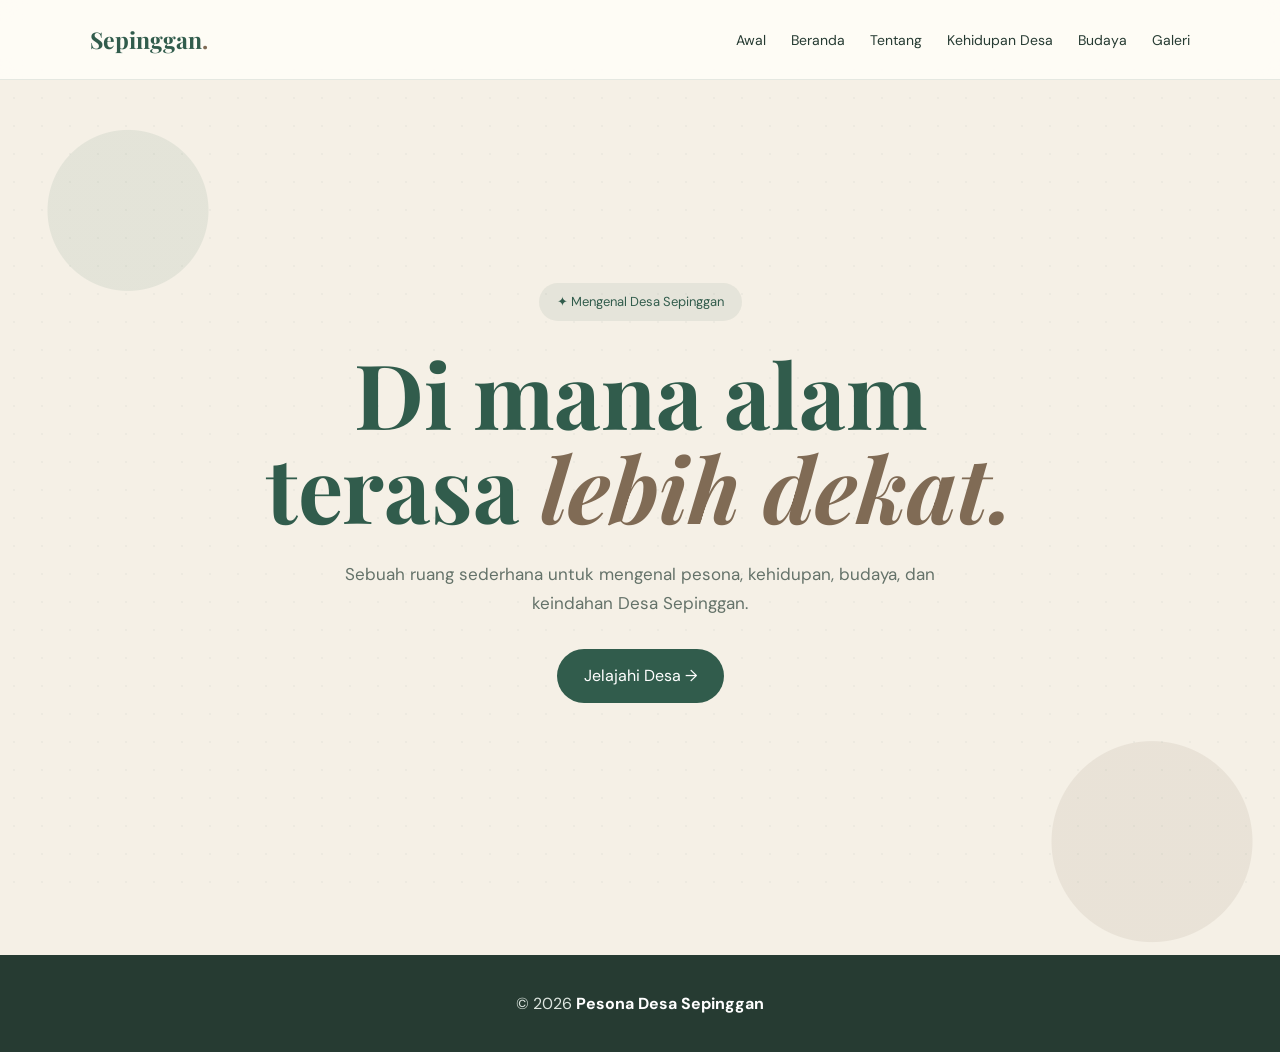
==== index.html @ 455f3be8 "Create index.html" ====
<!DOCTYPE html>
<html lang="id">
<head>
    <meta charset="UTF-8">
    <meta name="viewport" content="width=device-width, initial-scale=1.0">
    <title> Desa Sepinggan </title>
    <link rel="stylesheet" href="style.css">
</head>

<body>

<nav class="navbar">
    <div class="logo">Sepinggan<span>.</span></div>

    <ul class="nav-links">
        <li><a href="index.html">Awal</a></li>
        <li><a href="beranda.html">Beranda</a></li>
        <li><a href="tentang.html">Tentang</a></li>
        <li><a href="kehidupan.html">Kehidupan Desa</a></li>
        <li><a href="budaya.html">Budaya</a></li>
        <li><a href="galeri.html">Galeri</a></li>
    </ul>
</nav>

<section class="landing">

    <div class="landing-content">

        <div class="small-title">
            ✦ Mengenal Desa Sepinggan
        </div>

        <h1>
            Di mana alam<br>
            terasa <span>lebih dekat.</span>
        </h1>

        <p>
            Sebuah ruang sederhana untuk mengenal pesona,
            kehidupan, budaya, dan keindahan Desa Sepinggan.
        </p>

        <a href="beranda.html" class="button">
            Jelajahi Desa →
        </a>

    </div>

</section>

<footer>
    <p>© 2026 <strong>Pesona Desa Sepinggan</strong></p>
</footer>

</body>
          </html>
---- style.css ----
@import url('https://fonts.googleapis.com/css2?family=DM+Sans:wght@400;500;600;700&family=Playfair+Display:wght@500;600;700&display=swap');

* {
    margin: 0;
    padding: 0;
    box-sizing: border-box;
}

:root {
    --hijau: #315c4c;
    --hijau-muda: #668b78;
    --krem: #f5f0e6;
    --putih: #fffdf8;
    --cokelat: #806b55;
    --gelap: #263b32;
}

body {
    font-family: 'DM Sans', sans-serif;
    color: var(--gelap);
    background:
        radial-gradient(circle at 10% 20%, rgba(102,139,120,.12) 0 80px, transparent 81px),
        radial-gradient(circle at 90% 80%, rgba(128,107,85,.10) 0 100px, transparent 101px),
        var(--krem);
    line-height: 1.7;
}

/* pola dekorasi */
body::before {
    content: "";
    position: fixed;
    inset: 0;
    pointer-events: none;
    opacity: .25;
    background-image:
        radial-gradient(circle, rgba(49,92,76,.15) 1px, transparent 1px);
    background-size: 28px 28px;
    z-index: -1;
}

h1, h2, h3 {
    font-family: 'Playfair Display', serif;
}

a {
    text-decoration: none;
    color: inherit;
}

/* NAVBAR */
.navbar {
    width: 100%;
    padding: 20px 7%;
    display: flex;
    justify-content: space-between;
    align-items: center;
    background: rgba(255,253,248,.88);
    backdrop-filter: blur(12px);
    position: sticky;
    top: 0;
    z-index: 100;
    border-bottom: 1px solid rgba(49,92,76,.12);
}

.logo {
    font-family: 'Playfair Display', serif;
    font-size: 23px;
    font-weight: 700;
    color: var(--hijau);
}

.logo span {
    color: var(--cokelat);
}

.nav-links {
    display: flex;
    gap: 25px;
    list-style: none;
}

.nav-links a {
    font-size: 14px;
    color: var(--gelap);
    transition: .3s;
}

.nav-links a:hover {
    color: var(--hijau-muda);
}

/* LANDING */
.landing {
    min-height: calc(100vh - 75px);
    display: flex;
    align-items: center;
    justify-content: center;
    text-align: center;
    padding: 50px 7%;
    position: relative;
    overflow: hidden;
}

.landing-content {
    max-width: 850px;
}

.small-title {
    display: inline-block;
    color: var(--hijau);
    background: rgba(49,92,76,.08);
    padding: 8px 18px;
    border-radius: 50px;
    font-size: 13px;
    margin-bottom: 25px;
}

.landing h1 {
    font-size: clamp(48px, 8vw, 90px);
    line-height: 1.05;
    color: var(--hijau);
    margin-bottom: 25px;
}

.landing h1 span {
    color: var(--cokelat);
    font-style: italic;
}

.landing p {
    max-width: 650px;
    margin: auto;
    color: #647269;
    font-size: 17px;
}

.button {
    display: inline-block;
    margin-top: 32px;
    padding: 13px 27px;
    background: var(--hijau);
    color: white;
    border-radius: 50px;
    transition: .3s;
}

.button:hover {
    transform: translateY(-3px);
    background: var(--gelap);
}

/* HERO HALAMAN */
.page-hero {
    padding: 90px 7% 70px;
    text-align: center;
    background:
        linear-gradient(135deg, rgba(49,92,76,.10), rgba(245,240,230,.7));
}

.page-hero h1 {
    font-size: clamp(40px, 6vw, 65px);
    color: var(--hijau);
}

.page-hero p {
    max-width: 650px;
    margin: 15px auto 0;
    color: #68746d;
}

/* CONTENT */
.container {
    max-width: 1100px;
    margin: auto;
    padding: 70px 7%;
}

.section-title {
    text-align: center;
    margin-bottom: 45px;
}

.section-title h2 {
    font-size: 38px;
    color: var(--hijau);
}

.section-title p {
    color: #68746d;
}

/* CARD */
.cards {
    display: grid;
    grid-template-columns: repeat(3, 1fr);
    gap: 22px;
}

.card {
    background: rgba(255,253,248,.8);
    border: 1px solid rgba(49,92,76,.12);
    border-radius: 24px;
    padding: 30px;
    transition: .3s;
}

.card:hover {
    transform: translateY(-6px);
    box-shadow: 0 15px 35px rgba(49,92,76,.10);
}

.card-icon {
    font-size: 35px;
    margin-bottom: 15px;
}

.card h3 {
    color: var(--hijau);
    margin-bottom: 10px;
    font-size: 24px;
}

.card p {
    color: #68746d;
    font-size: 14px;
}

/* INFO */
.info-box {
    background: var(--hijau);
    color: white;
    padding: 45px;
    border-radius: 30px;
    margin-top: 30px;
}

.info-box h2 {
    font-size: 34px;
    margin-bottom: 15px;
}

.info-box p {
    color: #e8eee9;
}

/* GALERI TANPA FOTO */
.gallery {
    display: grid;
    grid-template-columns: repeat(3, 1fr);
    gap: 18px;
}

.gallery-item {
    min-height: 230px;
    border-radius: 25px;
    display: flex;
    align-items: center;
    justify-content: center;
    text-align: center;
    padding: 20px;
    background:
        linear-gradient(145deg, rgba(49,92,76,.18), rgba(128,107,85,.18));
    border: 1px dashed rgba(49,92,76,.35);
    color: var(--hijau);
}

.gallery-item span {
    font-size: 14px;
}

/* FOOTER */
footer {
    text-align: center;
    padding: 35px 7%;
    background: var(--gelap);
    color: #dce5df;
    margin-top: 50px;
}

footer strong {
    color: white;
}

/* RESPONSIVE HP */
@media (max-width: 800px) {
    .navbar {
        padding: 17px 5%;
        flex-direction: column;
        gap: 12px;
    }

    .nav-links {
        gap: 12px;
        flex-wrap: wrap;
        justify-content: center;
    }

    .nav-links a {
        font-size: 12px;
    }

    .cards,
    .gallery {
        grid-template-columns: 1fr;
    }

    .landing {
        min-height: 80vh;
    }

    .landing h1 {
        font-size: 48px;
    }

    .container {
        padding: 55px 6%;
    }

    .info-box {
        padding: 30px;
    }
      }
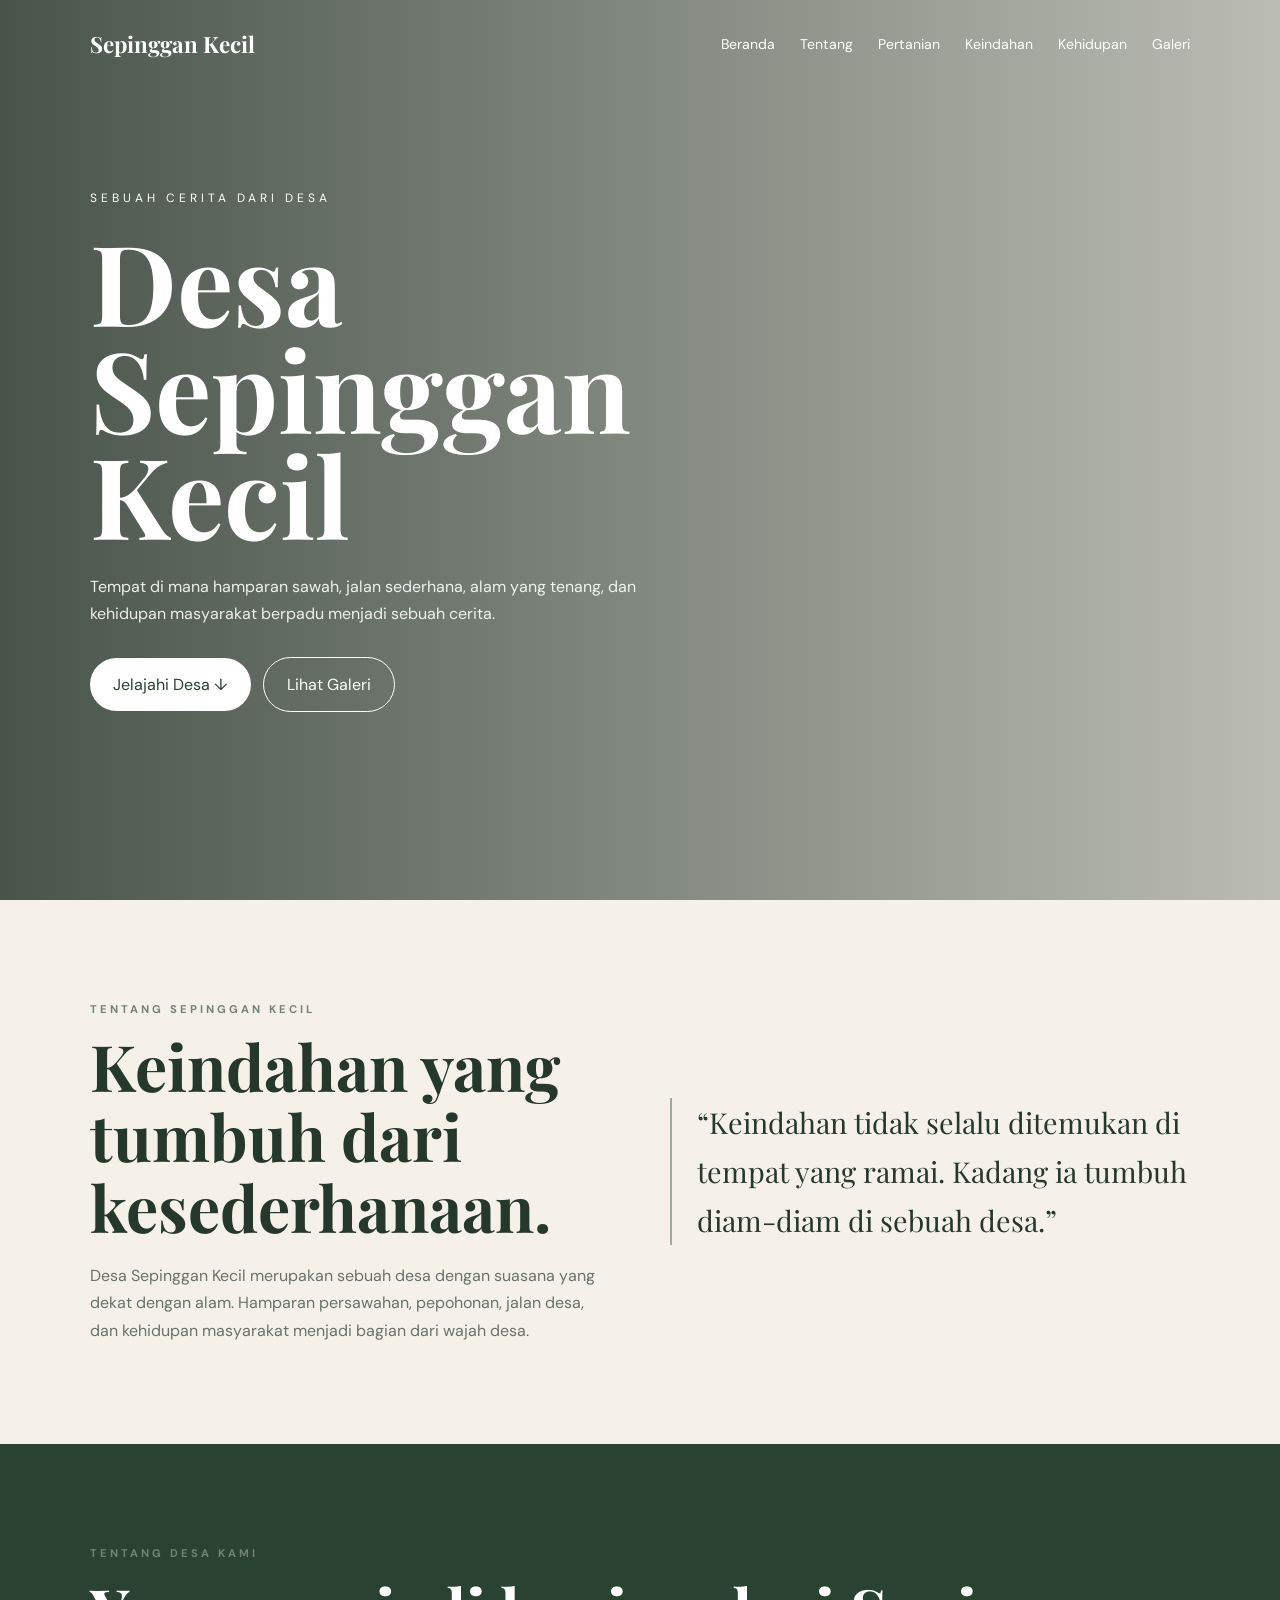
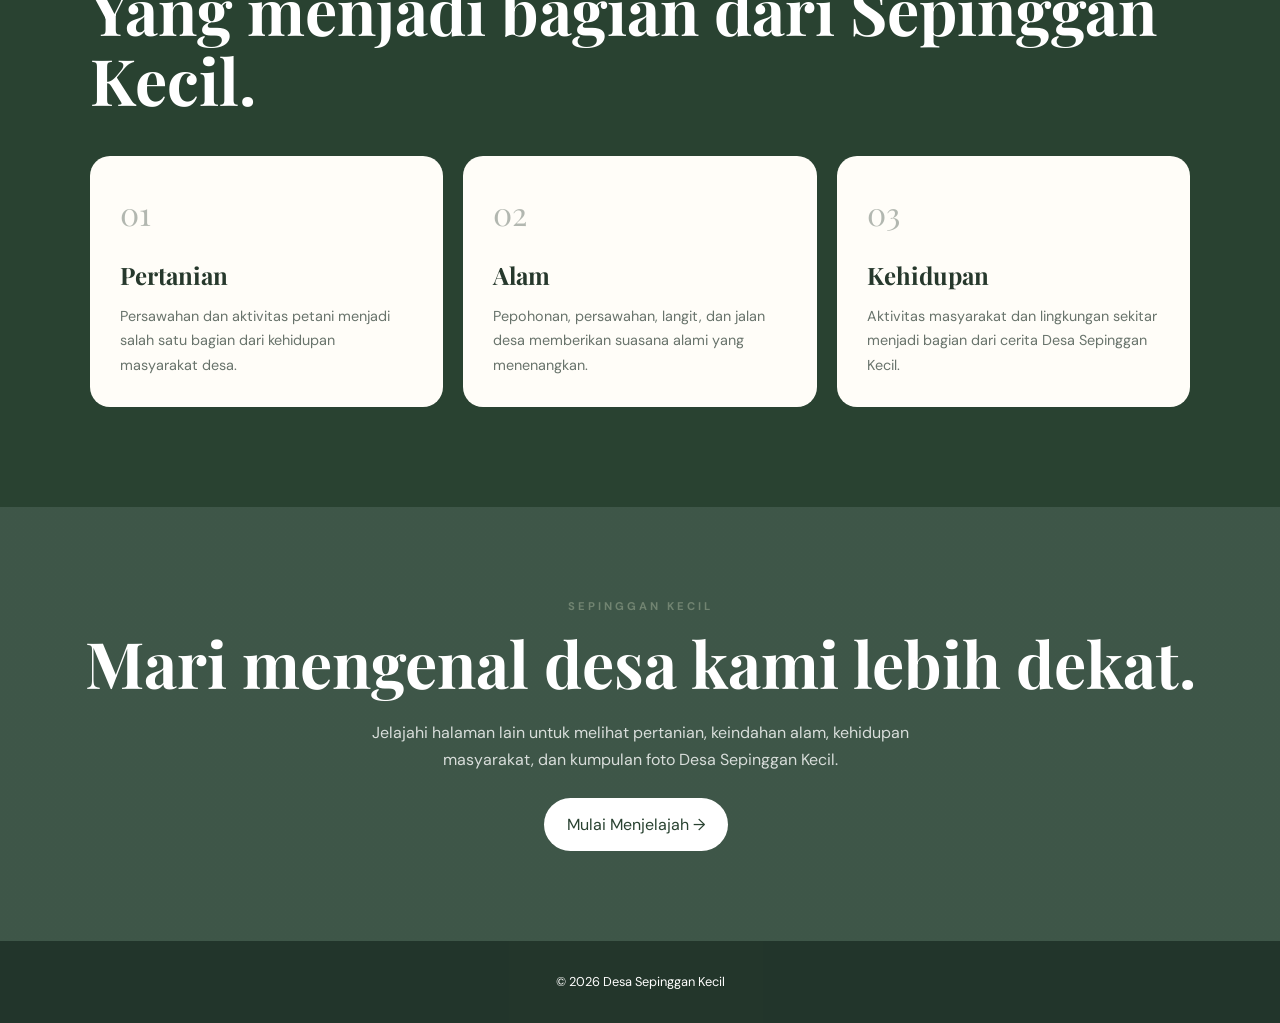
==== commit a5b3972a: "Update index.html" ====
--- a/index.html
+++ b/index.html
@@ -1,56 +1,222 @@
 <!DOCTYPE html>
 <html lang="id">
+
 <head>
     <meta charset="UTF-8">
     <meta name="viewport" content="width=device-width, initial-scale=1.0">
-    <title> Desa Sepinggan </title>
+
+    <title>Desa Sepinggan Kecil</title>
+
     <link rel="stylesheet" href="style.css">
 </head>
 
 <body>
 
 <nav class="navbar">
-    <div class="logo">Sepinggan<span>.</span></div>
+
+    <div class="logo">
+        Sepinggan Kecil
+    </div>
 
     <ul class="nav-links">
-        <li><a href="index.html">Awal</a></li>
-        <li><a href="beranda.html">Beranda</a></li>
+        <li><a href="index.html">Beranda</a></li>
         <li><a href="tentang.html">Tentang</a></li>
-        <li><a href="kehidupan.html">Kehidupan Desa</a></li>
-        <li><a href="budaya.html">Budaya</a></li>
+        <li><a href="pertanian.html">Pertanian</a></li>
+        <li><a href="keindahan.html">Keindahan</a></li>
+        <li><a href="kehidupan.html">Kehidupan</a></li>
         <li><a href="galeri.html">Galeri</a></li>
     </ul>
+
 </nav>
 
-<section class="landing">
-
-    <div class="landing-content">
-
-        <div class="small-title">
-            ✦ Mengenal Desa Sepinggan
+
+<header class="hero">
+
+    <div class="hero-content">
+
+        <div class="eyebrow">
+            Sebuah cerita dari desa
         </div>
 
         <h1>
-            Di mana alam<br>
-            terasa <span>lebih dekat.</span>
+            Desa<br>
+            Sepinggan<br>
+            Kecil
         </h1>
 
         <p>
-            Sebuah ruang sederhana untuk mengenal pesona,
-            kehidupan, budaya, dan keindahan Desa Sepinggan.
+            Tempat di mana hamparan sawah, jalan sederhana,
+            alam yang tenang, dan kehidupan masyarakat
+            berpadu menjadi sebuah cerita.
         </p>
 
-        <a href="beranda.html" class="button">
-            Jelajahi Desa →
+        <a href="#tentang" class="btn btn-light">
+            Jelajahi Desa ↓
         </a>
 
+        <a href="galeri.html" class="btn btn-outline">
+            Lihat Galeri
+        </a>
+
+    </div>
+
+</header>
+
+
+<section class="section" id="tentang">
+
+    <div class="container intro">
+
+        <div>
+
+            <div class="label">
+                Tentang Sepinggan Kecil
+            </div>
+
+            <h2>
+                Keindahan yang tumbuh
+                dari kesederhanaan.
+            </h2>
+
+            <p class="text">
+
+                Desa Sepinggan Kecil merupakan sebuah
+                desa dengan suasana yang dekat dengan
+                alam. Hamparan persawahan, pepohonan,
+                jalan desa, dan kehidupan masyarakat
+                menjadi bagian dari wajah desa.
+
+            </p>
+
+        </div>
+
+        <div class="quote">
+
+            “Keindahan tidak selalu
+            ditemukan di tempat yang ramai.
+            Kadang ia tumbuh diam-diam
+            di sebuah desa.”
+
+        </div>
+
     </div>
 
 </section>
 
+
+<section class="section dark">
+
+    <div class="container">
+
+        <div class="label">
+            Tentang desa kami
+        </div>
+
+        <h2>
+            Yang menjadi bagian
+            dari Sepinggan Kecil.
+        </h2>
+
+
+        <div class="cards">
+
+            <div class="card">
+
+                <div class="card-number">
+                    01
+                </div>
+
+                <h3>
+                    Pertanian
+                </h3>
+
+                <p>
+                    Persawahan dan aktivitas petani
+                    menjadi salah satu bagian dari
+                    kehidupan masyarakat desa.
+                </p>
+
+            </div>
+
+
+            <div class="card">
+
+                <div class="card-number">
+                    02
+                </div>
+
+                <h3>
+                    Alam
+                </h3>
+
+                <p>
+                    Pepohonan, persawahan, langit,
+                    dan jalan desa memberikan
+                    suasana alami yang menenangkan.
+                </p>
+
+            </div>
+
+
+            <div class="card">
+
+                <div class="card-number">
+                    03
+                </div>
+
+                <h3>
+                    Kehidupan
+                </h3>
+
+                <p>
+                    Aktivitas masyarakat dan lingkungan
+                    sekitar menjadi bagian dari cerita
+                    Desa Sepinggan Kecil.
+                </p>
+
+            </div>
+
+        </div>
+
+    </div>
+
+</section>
+
+
+<section class="cta">
+
+    <div class="container">
+
+        <div class="label">
+            Sepinggan Kecil
+        </div>
+
+        <h2>
+            Mari mengenal desa kami
+            lebih dekat.
+        </h2>
+
+        <p>
+            Jelajahi halaman lain untuk melihat
+            pertanian, keindahan alam, kehidupan
+            masyarakat, dan kumpulan foto Desa
+            Sepinggan Kecil.
+        </p>
+
+        <a href="tentang.html" class="btn btn-light">
+            Mulai Menjelajah →
+        </a>
+
+    </div>
+
+</section>
+
+
 <footer>
-    <p>© 2026 <strong>Pesona Desa Sepinggan</strong></p>
+
+    © 2026 Desa Sepinggan Kecil
+
 </footer>
 
 </body>
-          </html>
+                    </html>
--- a/style.css
+++ b/style.css
@@ -6,40 +6,15 @@
     box-sizing: border-box;
 }
 
-:root {
-    --hijau: #315c4c;
-    --hijau-muda: #668b78;
-    --krem: #f5f0e6;
-    --putih: #fffdf8;
-    --cokelat: #806b55;
-    --gelap: #263b32;
+html {
+    scroll-behavior: smooth;
 }
 
 body {
     font-family: 'DM Sans', sans-serif;
-    color: var(--gelap);
-    background:
-        radial-gradient(circle at 10% 20%, rgba(102,139,120,.12) 0 80px, transparent 81px),
-        radial-gradient(circle at 90% 80%, rgba(128,107,85,.10) 0 100px, transparent 101px),
-        var(--krem);
+    background: #f5f1e8;
+    color: #26382c;
     line-height: 1.7;
-}
-
-/* pola dekorasi */
-body::before {
-    content: "";
-    position: fixed;
-    inset: 0;
-    pointer-events: none;
-    opacity: .25;
-    background-image:
-        radial-gradient(circle, rgba(49,92,76,.15) 1px, transparent 1px);
-    background-size: 28px 28px;
-    z-index: -1;
-}
-
-h1, h2, h3 {
-    font-family: 'Playfair Display', serif;
 }
 
 a {
@@ -47,30 +22,30 @@
     color: inherit;
 }
 
+img {
+    width: 100%;
+    display: block;
+    object-fit: cover;
+}
+
 /* NAVBAR */
+
 .navbar {
+    position: absolute;
     width: 100%;
-    padding: 20px 7%;
+    top: 0;
+    z-index: 10;
+    padding: 25px 7%;
     display: flex;
     justify-content: space-between;
     align-items: center;
-    background: rgba(255,253,248,.88);
-    backdrop-filter: blur(12px);
-    position: sticky;
-    top: 0;
-    z-index: 100;
-    border-bottom: 1px solid rgba(49,92,76,.12);
+    color: white;
 }
 
 .logo {
     font-family: 'Playfair Display', serif;
-    font-size: 23px;
+    font-size: 1.4rem;
     font-weight: 700;
-    color: var(--hijau);
-}
-
-.logo span {
-    color: var(--cokelat);
 }
 
 .nav-links {
@@ -80,243 +55,324 @@
 }
 
 .nav-links a {
-    font-size: 14px;
-    color: var(--gelap);
+    font-size: 0.88rem;
     transition: .3s;
 }
 
 .nav-links a:hover {
-    color: var(--hijau-muda);
-}
-
-/* LANDING */
-.landing {
-    min-height: calc(100vh - 75px);
+    opacity: .6;
+}
+
+/* HERO */
+
+.hero {
+    min-height: 100vh;
     display: flex;
     align-items: center;
-    justify-content: center;
-    text-align: center;
-    padding: 50px 7%;
     position: relative;
-    overflow: hidden;
-}
-
-.landing-content {
-    max-width: 850px;
-}
-
-.small-title {
+
+    background:
+        linear-gradient(
+            90deg,
+            rgba(14, 31, 21, .75),
+            rgba(14, 31, 21, .25)
+        ),
+        url("images/hero.jpg") center/cover no-repeat;
+}
+
+.hero-content {
+    width: 85%;
+    max-width: 800px;
+    margin-left: 7%;
+    color: white;
+    position: relative;
+    z-index: 2;
+}
+
+.eyebrow {
+    text-transform: uppercase;
+    letter-spacing: 4px;
+    font-size: .75rem;
+    margin-bottom: 20px;
+}
+
+.hero h1 {
+    font-family: 'Playfair Display', serif;
+    font-size: clamp(3.5rem, 9vw, 7rem);
+    line-height: .95;
+    margin-bottom: 25px;
+}
+
+.hero p {
+    max-width: 600px;
+    font-size: 1rem;
+    opacity: .9;
+    margin-bottom: 30px;
+}
+
+.btn {
     display: inline-block;
-    color: var(--hijau);
-    background: rgba(49,92,76,.08);
-    padding: 8px 18px;
-    border-radius: 50px;
-    font-size: 13px;
-    margin-bottom: 25px;
-}
-
-.landing h1 {
-    font-size: clamp(48px, 8vw, 90px);
-    line-height: 1.05;
-    color: var(--hijau);
-    margin-bottom: 25px;
-}
-
-.landing h1 span {
-    color: var(--cokelat);
-    font-style: italic;
-}
-
-.landing p {
+    padding: 13px 23px;
+    border-radius: 30px;
+    margin-right: 8px;
+    transition: .3s;
+}
+
+.btn-light {
+    background: white;
+    color: #294231;
+}
+
+.btn-outline {
+    color: white;
+    border: 1px solid white;
+}
+
+.btn:hover {
+    transform: translateY(-3px);
+}
+
+/* SECTION */
+
+.section {
+    padding: 100px 7%;
+}
+
+.container {
+    width: 100%;
+    max-width: 1150px;
+    margin: auto;
+}
+
+.label {
+    color: #718471;
+    text-transform: uppercase;
+    letter-spacing: 3px;
+    font-size: .7rem;
+    font-weight: 700;
+    margin-bottom: 12px;
+}
+
+h2 {
+    font-family: 'Playfair Display', serif;
+    font-size: clamp(2.2rem, 5vw, 4rem);
+    line-height: 1.1;
+    margin-bottom: 20px;
+}
+
+.text {
+    color: #66736a;
     max-width: 650px;
-    margin: auto;
-    color: #647269;
-    font-size: 17px;
-}
-
-.button {
-    display: inline-block;
-    margin-top: 32px;
-    padding: 13px 27px;
-    background: var(--hijau);
-    color: white;
-    border-radius: 50px;
-    transition: .3s;
-}
-
-.button:hover {
-    transform: translateY(-3px);
-    background: var(--gelap);
-}
-
-/* HERO HALAMAN */
-.page-hero {
-    padding: 90px 7% 70px;
-    text-align: center;
-    background:
-        linear-gradient(135deg, rgba(49,92,76,.10), rgba(245,240,230,.7));
-}
-
-.page-hero h1 {
-    font-size: clamp(40px, 6vw, 65px);
-    color: var(--hijau);
-}
-
-.page-hero p {
-    max-width: 650px;
-    margin: 15px auto 0;
-    color: #68746d;
-}
-
-/* CONTENT */
-.container {
-    max-width: 1100px;
-    margin: auto;
-    padding: 70px 7%;
-}
-
-.section-title {
-    text-align: center;
-    margin-bottom: 45px;
-}
-
-.section-title h2 {
-    font-size: 38px;
-    color: var(--hijau);
-}
-
-.section-title p {
-    color: #68746d;
-}
-
-/* CARD */
+}
+
+/* INTRO */
+
+.intro {
+    display: grid;
+    grid-template-columns: 1fr 1fr;
+    gap: 60px;
+    align-items: center;
+}
+
+.quote {
+    font-family: 'Playfair Display', serif;
+    font-size: 1.8rem;
+    border-left: 2px solid #9bac99;
+    padding-left: 25px;
+}
+
+/* CARDS */
+
+.dark {
+    background: #294231;
+    color: white;
+}
+
 .cards {
     display: grid;
     grid-template-columns: repeat(3, 1fr);
-    gap: 22px;
+    gap: 20px;
+    margin-top: 40px;
 }
 
 .card {
-    background: rgba(255,253,248,.8);
-    border: 1px solid rgba(49,92,76,.12);
-    border-radius: 24px;
+    background: #fffdf8;
+    color: #26382c;
     padding: 30px;
+    border-radius: 20px;
     transition: .3s;
 }
 
 .card:hover {
-    transform: translateY(-6px);
-    box-shadow: 0 15px 35px rgba(49,92,76,.10);
-}
-
-.card-icon {
-    font-size: 35px;
-    margin-bottom: 15px;
+    transform: translateY(-7px);
+}
+
+.card-number {
+    font-family: 'Playfair Display', serif;
+    font-size: 2rem;
+    opacity: .35;
 }
 
 .card h3 {
-    color: var(--hijau);
-    margin-bottom: 10px;
-    font-size: 24px;
+    font-family: 'Playfair Display', serif;
+    font-size: 1.5rem;
+    margin: 15px 0 8px;
 }
 
 .card p {
-    color: #68746d;
-    font-size: 14px;
-}
-
-/* INFO */
-.info-box {
-    background: var(--hijau);
-    color: white;
-    padding: 45px;
-    border-radius: 30px;
-    margin-top: 30px;
-}
-
-.info-box h2 {
-    font-size: 34px;
-    margin-bottom: 15px;
-}
-
-.info-box p {
-    color: #e8eee9;
-}
-
-/* GALERI TANPA FOTO */
+    color: #68736b;
+    font-size: .9rem;
+}
+
+/* IMAGE + TEXT */
+
+.feature {
+    display: grid;
+    grid-template-columns: 1fr 1fr;
+    gap: 60px;
+    align-items: center;
+}
+
+.feature img {
+    height: 500px;
+    border-radius: 5px 70px 5px 5px;
+}
+
+.feature-list {
+    margin-top: 25px;
+}
+
+.feature-list div {
+    border-top: 1px solid #d5d2c8;
+    padding: 15px 0;
+}
+
+.feature-list strong {
+    display: block;
+}
+
+/* PAGE HERO */
+
+.page-hero {
+    min-height: 55vh;
+    display: flex;
+    align-items: flex-end;
+    padding: 70px 7%;
+    position: relative;
+    color: white;
+
+    background:
+        linear-gradient(
+            0deg,
+            rgba(15, 31, 21, .75),
+            rgba(15, 31, 21, .15)
+        ),
+        var(--background) center/cover no-repeat;
+}
+
+.page-hero h1 {
+    font-family: 'Playfair Display', serif;
+    font-size: clamp(3rem, 7vw, 5.5rem);
+    line-height: 1;
+}
+
+/* GALLERY */
+
 .gallery {
     display: grid;
     grid-template-columns: repeat(3, 1fr);
-    gap: 18px;
-}
-
-.gallery-item {
-    min-height: 230px;
-    border-radius: 25px;
-    display: flex;
-    align-items: center;
-    justify-content: center;
+    gap: 15px;
+}
+
+.gallery img {
+    height: 280px;
+    border-radius: 12px;
+    transition: .3s;
+}
+
+.gallery img:hover {
+    transform: scale(1.02);
+}
+
+.gallery .large {
+    grid-column: span 2;
+}
+
+.gallery .tall {
+    height: 575px;
+}
+
+/* CTA */
+
+.cta {
+    background:
+        linear-gradient(
+            rgba(30, 59, 44, .85),
+            rgba(30, 59, 44, .85)
+        ),
+        url("images/sawah-senja.jpg") center/cover;
+
+    color: white;
     text-align: center;
-    padding: 20px;
-    background:
-        linear-gradient(145deg, rgba(49,92,76,.18), rgba(128,107,85,.18));
-    border: 1px dashed rgba(49,92,76,.35);
-    color: var(--hijau);
-}
-
-.gallery-item span {
-    font-size: 14px;
+    padding: 90px 20px;
+}
+
+.cta p {
+    max-width: 600px;
+    margin: 0 auto 25px;
+    opacity: .8;
 }
 
 /* FOOTER */
+
 footer {
+    background: #182c21;
+    color: white;
     text-align: center;
-    padding: 35px 7%;
-    background: var(--gelap);
-    color: #dce5df;
-    margin-top: 50px;
-}
-
-footer strong {
-    color: white;
-}
-
-/* RESPONSIVE HP */
+    padding: 30px 20px;
+    font-size: .8rem;
+    opacity: .95;
+}
+
+/* MOBILE */
+
 @media (max-width: 800px) {
-    .navbar {
-        padding: 17px 5%;
-        flex-direction: column;
-        gap: 12px;
-    }
 
     .nav-links {
-        gap: 12px;
-        flex-wrap: wrap;
-        justify-content: center;
-    }
-
-    .nav-links a {
-        font-size: 12px;
-    }
-
-    .cards,
+        display: none;
+    }
+
+    .hero-content {
+        margin-left: 6%;
+    }
+
+    .hero h1 {
+        font-size: 3.6rem;
+    }
+
+    .intro,
+    .feature {
+        grid-template-columns: 1fr;
+        gap: 35px;
+    }
+
+    .cards {
+        grid-template-columns: 1fr;
+    }
+
     .gallery {
-        grid-template-columns: 1fr;
-    }
-
-    .landing {
-        min-height: 80vh;
-    }
-
-    .landing h1 {
-        font-size: 48px;
-    }
-
-    .container {
-        padding: 55px 6%;
-    }
-
-    .info-box {
-        padding: 30px;
-    }
-      }
+        grid-template-columns: 1fr 1fr;
+    }
+
+    .gallery .large {
+        grid-column: span 2;
+    }
+
+    .gallery .tall {
+        height: 280px;
+    }
+
+    .feature img {
+        height: 380px;
+    }
+    }
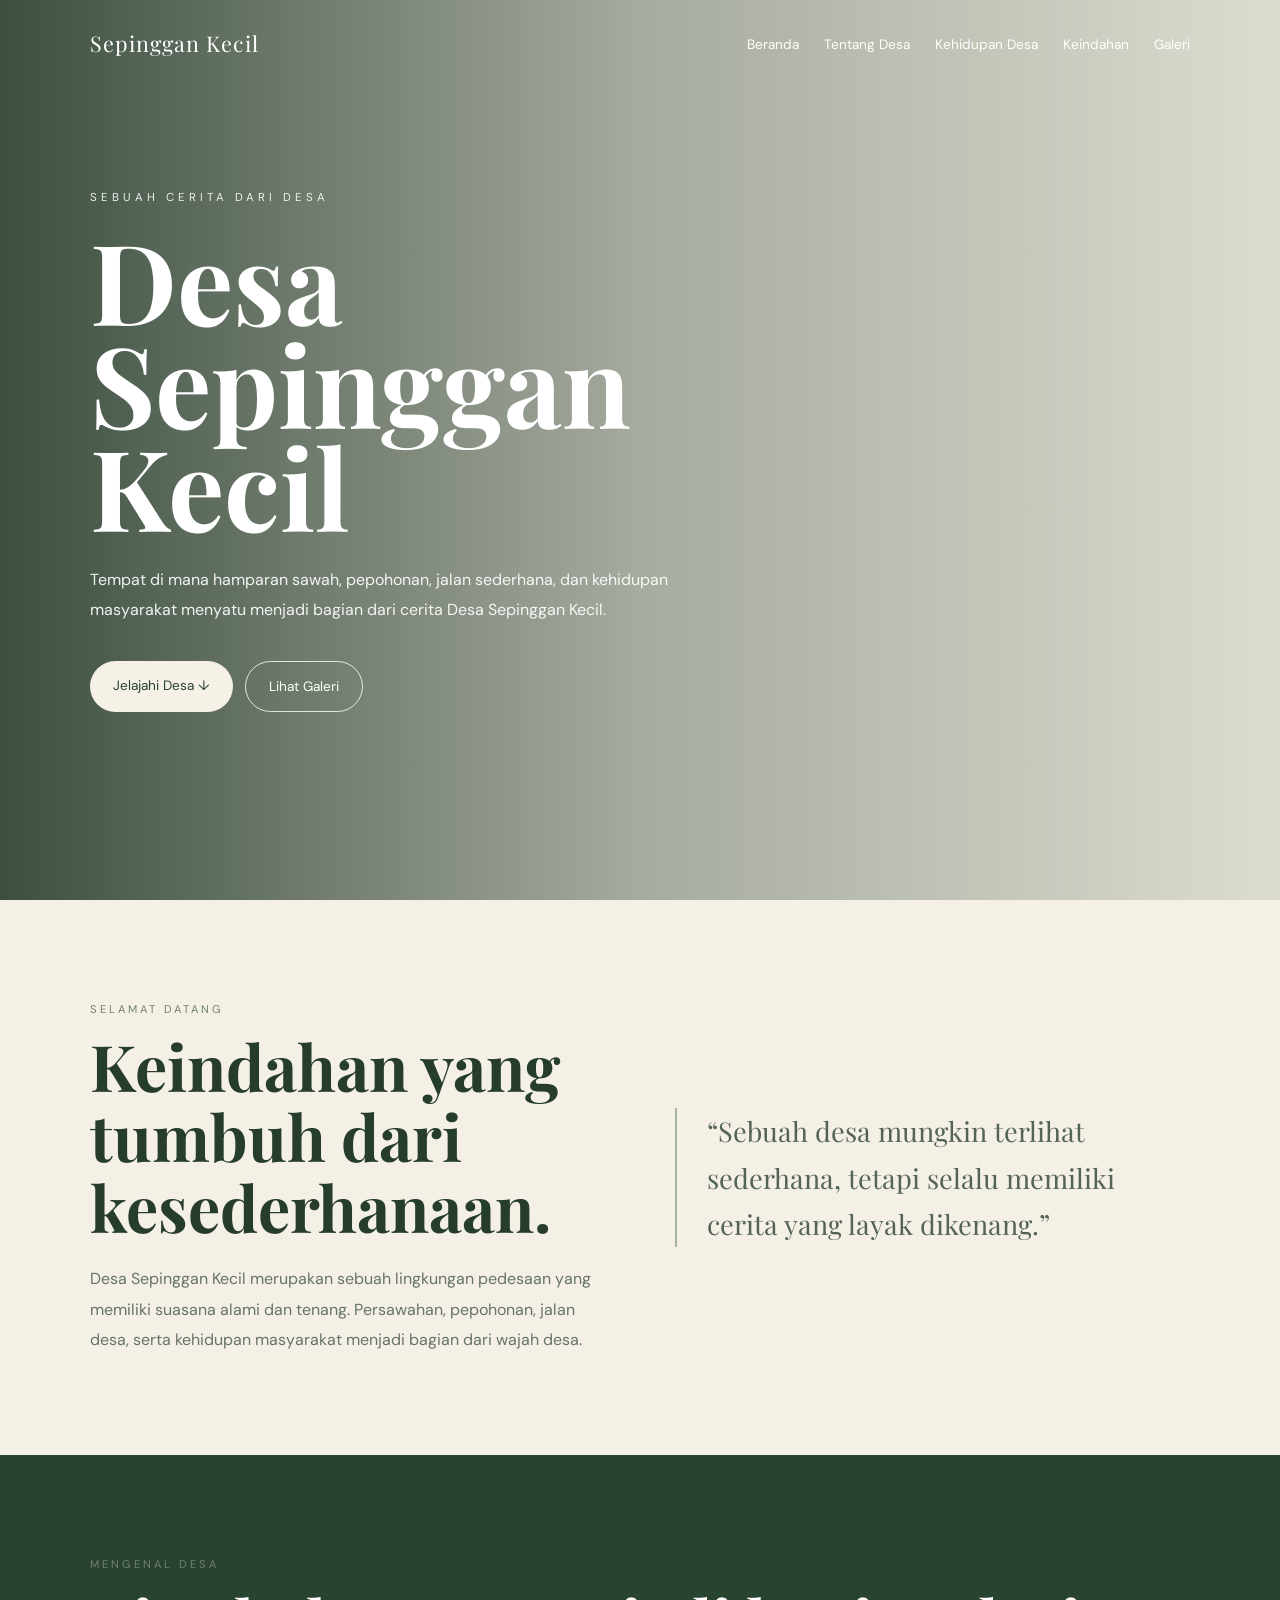
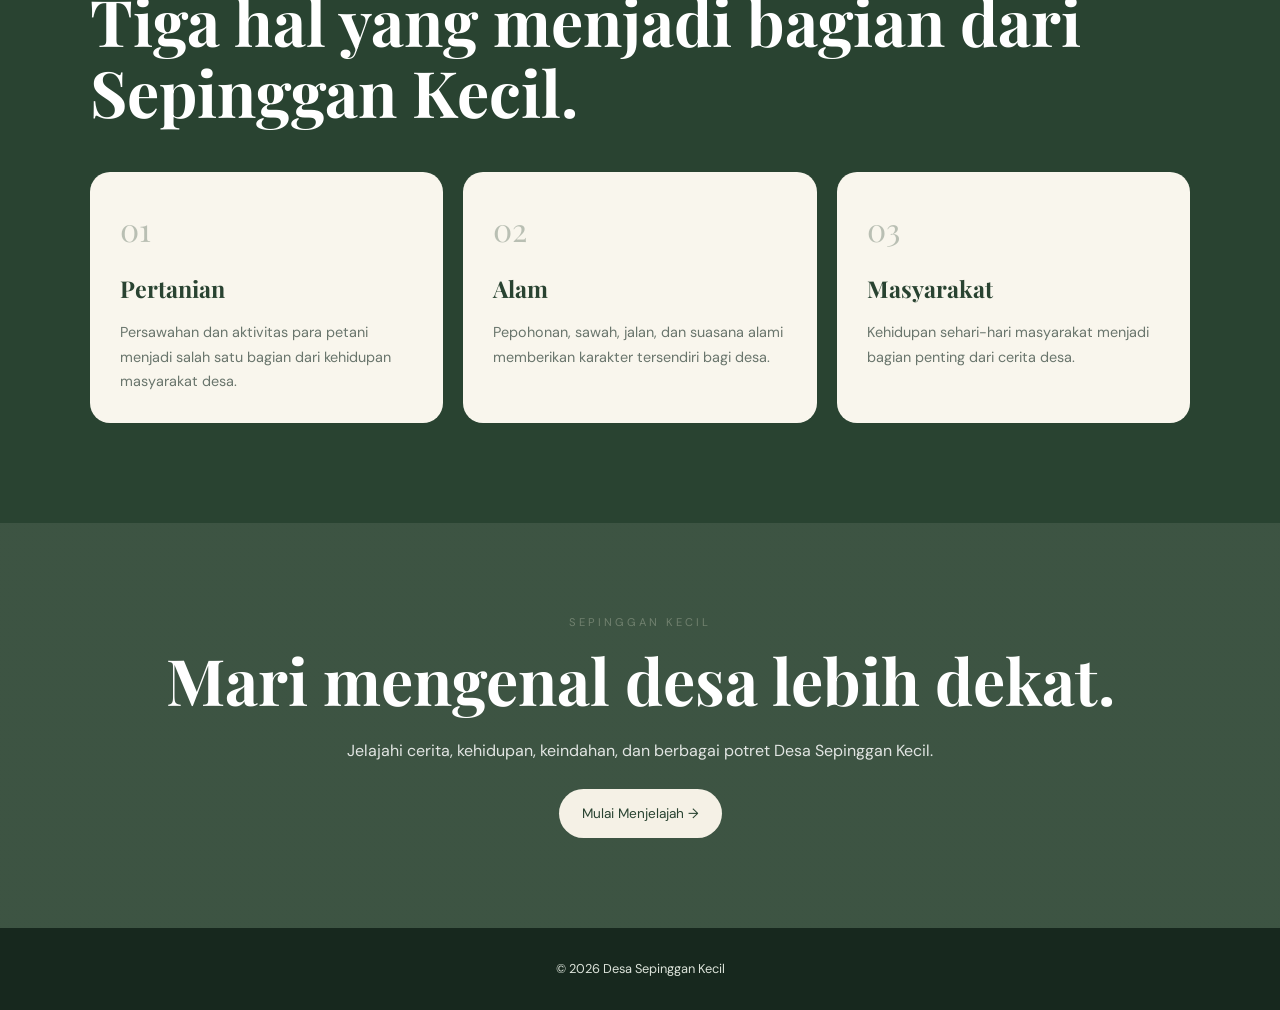
==== commit 0a9d95cd: "Update index.html" ====
--- a/index.html
+++ b/index.html
@@ -2,15 +2,27 @@
 <html lang="id">
 
 <head>
+
     <meta charset="UTF-8">
-    <meta name="viewport" content="width=device-width, initial-scale=1.0">
-
-    <title>Desa Sepinggan Kecil</title>
-
-    <link rel="stylesheet" href="style.css">
+
+    <meta
+        name="viewport"
+        content="width=device-width, initial-scale=1.0">
+
+    <title>
+        Desa Sepinggan Kecil
+    </title>
+
+    <link
+        rel="stylesheet"
+        href="style.css">
+
 </head>
 
 <body>
+
+
+<!-- NAVBAR -->
 
 <nav class="navbar">
 
@@ -19,22 +31,49 @@
     </div>
 
     <ul class="nav-links">
-        <li><a href="index.html">Beranda</a></li>
-        <li><a href="tentang.html">Tentang</a></li>
-        <li><a href="pertanian.html">Pertanian</a></li>
-        <li><a href="keindahan.html">Keindahan</a></li>
-        <li><a href="kehidupan.html">Kehidupan</a></li>
-        <li><a href="galeri.html">Galeri</a></li>
+
+        <li>
+            <a href="index.html">
+                Beranda
+            </a>
+        </li>
+
+        <li>
+            <a href="tentang.html">
+                Tentang Desa
+            </a>
+        </li>
+
+        <li>
+            <a href="kehidupan.html">
+                Kehidupan Desa
+            </a>
+        </li>
+
+        <li>
+            <a href="keindahan.html">
+                Keindahan
+            </a>
+        </li>
+
+        <li>
+            <a href="galeri.html">
+                Galeri
+            </a>
+        </li>
+
     </ul>
 
 </nav>
 
 
+<!-- LANDING PAGE -->
+
 <header class="hero">
 
     <div class="hero-content">
 
-        <div class="eyebrow">
+        <div class="small-title">
             Sebuah cerita dari desa
         </div>
 
@@ -44,33 +83,53 @@
             Kecil
         </h1>
 
-        <p>
-            Tempat di mana hamparan sawah, jalan sederhana,
-            alam yang tenang, dan kehidupan masyarakat
-            berpadu menjadi sebuah cerita.
+        <p class="hero-description">
+
+            Tempat di mana hamparan sawah,
+            pepohonan, jalan sederhana,
+            dan kehidupan masyarakat
+            menyatu menjadi bagian dari
+            cerita Desa Sepinggan Kecil.
+
         </p>
 
-        <a href="#tentang" class="btn btn-light">
-            Jelajahi Desa ↓
-        </a>
-
-        <a href="galeri.html" class="btn btn-outline">
-            Lihat Galeri
-        </a>
+        <div class="buttons">
+
+            <a
+                href="#tentang"
+                class="btn btn-primary">
+
+                Jelajahi Desa ↓
+
+            </a>
+
+            <a
+                href="galeri.html"
+                class="btn btn-outline">
+
+                Lihat Galeri
+
+            </a>
+
+        </div>
 
     </div>
 
 </header>
 
 
-<section class="section" id="tentang">
+<!-- PERKENALAN -->
+
+<section
+    class="section"
+    id="tentang">
 
     <div class="container intro">
 
         <div>
 
-            <div class="label">
-                Tentang Sepinggan Kecil
+            <div class="section-label">
+                Selamat datang
             </div>
 
             <h2>
@@ -78,24 +137,25 @@
                 dari kesederhanaan.
             </h2>
 
-            <p class="text">
-
-                Desa Sepinggan Kecil merupakan sebuah
-                desa dengan suasana yang dekat dengan
-                alam. Hamparan persawahan, pepohonan,
-                jalan desa, dan kehidupan masyarakat
-                menjadi bagian dari wajah desa.
+            <p class="description">
+
+                Desa Sepinggan Kecil merupakan
+                sebuah lingkungan pedesaan yang
+                memiliki suasana alami dan tenang.
+                Persawahan, pepohonan, jalan desa,
+                serta kehidupan masyarakat menjadi
+                bagian dari wajah desa.
 
             </p>
 
         </div>
 
+
         <div class="quote">
 
-            “Keindahan tidak selalu
-            ditemukan di tempat yang ramai.
-            Kadang ia tumbuh diam-diam
-            di sebuah desa.”
+            “Sebuah desa mungkin terlihat
+            sederhana, tetapi selalu memiliki
+            cerita yang layak dikenang.”
 
         </div>
 
@@ -104,17 +164,19 @@
 </section>
 
 
-<section class="section dark">
+<!-- PREVIEW -->
+
+<section class="section green-section">
 
     <div class="container">
 
-        <div class="label">
-            Tentang desa kami
+        <div class="section-label">
+            Mengenal desa
         </div>
 
         <h2>
-            Yang menjadi bagian
-            dari Sepinggan Kecil.
+            Tiga hal yang menjadi
+            bagian dari Sepinggan Kecil.
         </h2>
 
 
@@ -131,9 +193,12 @@
                 </h3>
 
                 <p>
-                    Persawahan dan aktivitas petani
-                    menjadi salah satu bagian dari
-                    kehidupan masyarakat desa.
+
+                    Persawahan dan aktivitas
+                    para petani menjadi salah
+                    satu bagian dari kehidupan
+                    masyarakat desa.
+
                 </p>
 
             </div>
@@ -150,9 +215,11 @@
                 </h3>
 
                 <p>
-                    Pepohonan, persawahan, langit,
-                    dan jalan desa memberikan
-                    suasana alami yang menenangkan.
+
+                    Pepohonan, sawah, jalan,
+                    dan suasana alami memberikan
+                    karakter tersendiri bagi desa.
+
                 </p>
 
             </div>
@@ -165,13 +232,15 @@
                 </div>
 
                 <h3>
-                    Kehidupan
+                    Masyarakat
                 </h3>
 
                 <p>
-                    Aktivitas masyarakat dan lingkungan
-                    sekitar menjadi bagian dari cerita
-                    Desa Sepinggan Kecil.
+
+                    Kehidupan sehari-hari
+                    masyarakat menjadi bagian
+                    penting dari cerita desa.
+
                 </p>
 
             </div>
@@ -183,28 +252,35 @@
 </section>
 
 
+<!-- CTA -->
+
 <section class="cta">
 
     <div class="container">
 
-        <div class="label">
+        <div class="section-label">
             Sepinggan Kecil
         </div>
 
         <h2>
-            Mari mengenal desa kami
+            Mari mengenal desa
             lebih dekat.
         </h2>
 
         <p>
-            Jelajahi halaman lain untuk melihat
-            pertanian, keindahan alam, kehidupan
-            masyarakat, dan kumpulan foto Desa
-            Sepinggan Kecil.
+
+            Jelajahi cerita, kehidupan,
+            keindahan, dan berbagai potret
+            Desa Sepinggan Kecil.
+
         </p>
 
-        <a href="tentang.html" class="btn btn-light">
+        <a
+            href="tentang.html"
+            class="btn btn-primary">
+
             Mulai Menjelajah →
+
         </a>
 
     </div>
@@ -218,5 +294,7 @@
 
 </footer>
 
+
 </body>
-                    </html>
+
+    </html>
--- a/style.css
+++ b/style.css
@@ -1,4 +1,4 @@
-@import url('https://fonts.googleapis.com/css2?family=DM+Sans:wght@400;500;600;700&family=Playfair+Display:wght@500;600;700&display=swap');
+@import url('https://fonts.googleapis.com/css2?family=DM+Sans:wght@400;500;600&family=Playfair+Display:wght@500;600;700&display=swap');
 
 * {
     margin: 0;
@@ -12,8 +12,8 @@
 
 body {
     font-family: 'DM Sans', sans-serif;
-    background: #f5f1e8;
-    color: #26382c;
+    background: #f4f0e5;
+    color: #263d2d;
     line-height: 1.7;
 }
 
@@ -25,37 +25,49 @@
 img {
     width: 100%;
     display: block;
-    object-fit: cover;
-}
-
-/* NAVBAR */
+}
+
+/* =========================
+   NAVBAR
+========================= */
 
 .navbar {
     position: absolute;
+    top: 0;
+    left: 0;
+
     width: 100%;
-    top: 0;
-    z-index: 10;
+
     padding: 25px 7%;
+
     display: flex;
     justify-content: space-between;
     align-items: center;
+
+    z-index: 20;
+
     color: white;
 }
 
 .logo {
     font-family: 'Playfair Display', serif;
-    font-size: 1.4rem;
-    font-weight: 700;
+
+    font-size: 1.35rem;
+
+    letter-spacing: 1px;
 }
 
 .nav-links {
+    list-style: none;
+
     display: flex;
+
     gap: 25px;
-    list-style: none;
 }
 
 .nav-links a {
-    font-size: 0.88rem;
+    font-size: .85rem;
+
     transition: .3s;
 }
 
@@ -63,76 +75,121 @@
     opacity: .6;
 }
 
-/* HERO */
+/* =========================
+   LANDING PAGE
+========================= */
 
 .hero {
     min-height: 100vh;
+
+    position: relative;
+
     display: flex;
+
     align-items: center;
-    position: relative;
 
     background:
         linear-gradient(
             90deg,
-            rgba(14, 31, 21, .75),
-            rgba(14, 31, 21, .25)
+            rgba(19, 43, 27, .82),
+            rgba(19, 43, 27, .35),
+            rgba(19, 43, 27, .10)
         ),
-        url("images/hero.jpg") center/cover no-repeat;
+        url("images/hero.jpg")
+        center/cover no-repeat;
 }
 
 .hero-content {
     width: 85%;
+
     max-width: 800px;
+
     margin-left: 7%;
+
     color: white;
+
     position: relative;
+
     z-index: 2;
 }
 
-.eyebrow {
+.small-title {
     text-transform: uppercase;
+
     letter-spacing: 4px;
-    font-size: .75rem;
+
+    font-size: .72rem;
+
     margin-bottom: 20px;
+
+    opacity: .9;
 }
 
 .hero h1 {
     font-family: 'Playfair Display', serif;
-    font-size: clamp(3.5rem, 9vw, 7rem);
-    line-height: .95;
-    margin-bottom: 25px;
-}
-
-.hero p {
-    max-width: 600px;
+
+    font-size: clamp(
+        3.5rem,
+        9vw,
+        7rem
+    );
+
+    line-height: .92;
+
+    margin-bottom: 28px;
+}
+
+.hero-description {
+    max-width: 590px;
+
     font-size: 1rem;
-    opacity: .9;
-    margin-bottom: 30px;
+
+    line-height: 1.9;
+
+    margin-bottom: 35px;
+
+    opacity: .92;
+}
+
+.buttons {
+    display: flex;
+
+    gap: 12px;
+
+    flex-wrap: wrap;
 }
 
 .btn {
     display: inline-block;
+
     padding: 13px 23px;
-    border-radius: 30px;
-    margin-right: 8px;
+
+    border-radius: 50px;
+
+    font-size: .85rem;
+
     transition: .3s;
 }
 
-.btn-light {
-    background: white;
-    color: #294231;
+.btn-primary {
+    background: #f5f1e6;
+
+    color: #294331;
 }
 
 .btn-outline {
+    border: 1px solid rgba(255,255,255,.8);
+
     color: white;
-    border: 1px solid white;
 }
 
 .btn:hover {
     transform: translateY(-3px);
 }
 
-/* SECTION */
+/* =========================
+   SECTION
+========================= */
 
 .section {
     padding: 100px 7%;
@@ -140,66 +197,102 @@
 
 .container {
     width: 100%;
+
     max-width: 1150px;
+
     margin: auto;
 }
 
-.label {
-    color: #718471;
+.section-label {
     text-transform: uppercase;
+
     letter-spacing: 3px;
+
     font-size: .7rem;
-    font-weight: 700;
+
+    color: #71816f;
+
     margin-bottom: 12px;
 }
 
 h2 {
     font-family: 'Playfair Display', serif;
-    font-size: clamp(2.2rem, 5vw, 4rem);
+
+    font-size: clamp(
+        2.3rem,
+        5vw,
+        4rem
+    );
+
     line-height: 1.1;
-    margin-bottom: 20px;
-}
-
-.text {
+
+    margin-bottom: 22px;
+}
+
+.description {
+    max-width: 680px;
+
     color: #66736a;
-    max-width: 650px;
-}
-
-/* INTRO */
+
+    line-height: 1.9;
+}
+
+/* =========================
+   BERANDA INTRO
+========================= */
 
 .intro {
     display: grid;
+
     grid-template-columns: 1fr 1fr;
-    gap: 60px;
+
+    gap: 70px;
+
     align-items: center;
 }
 
 .quote {
-    font-family: 'Playfair Display', serif;
-    font-size: 1.8rem;
-    border-left: 2px solid #9bac99;
-    padding-left: 25px;
-}
-
-/* CARDS */
-
-.dark {
-    background: #294231;
+    border-left: 2px solid #a8b59e;
+
+    padding-left: 30px;
+
+    font-family: 'Playfair Display', serif;
+
+    font-size: 1.7rem;
+
+    color: #536354;
+}
+
+/* =========================
+   CARD
+========================= */
+
+.green-section {
+    background: #294331;
+
     color: white;
 }
 
 .cards {
     display: grid;
-    grid-template-columns: repeat(3, 1fr);
+
+    grid-template-columns:
+        repeat(3, 1fr);
+
     gap: 20px;
-    margin-top: 40px;
+
+    margin-top: 45px;
 }
 
 .card {
-    background: #fffdf8;
-    color: #26382c;
+    background: #f9f6ed;
+
+    color: #294331;
+
     padding: 30px;
+
     border-radius: 20px;
+
     transition: .3s;
 }
 
@@ -209,134 +302,194 @@
 
 .card-number {
     font-family: 'Playfair Display', serif;
+
     font-size: 2rem;
-    opacity: .35;
+
+    opacity: .3;
 }
 
 .card h3 {
     font-family: 'Playfair Display', serif;
-    font-size: 1.5rem;
-    margin: 15px 0 8px;
+
+    font-size: 1.45rem;
+
+    margin: 12px 0;
 }
 
 .card p {
-    color: #68736b;
+    color: #69756c;
+
     font-size: .9rem;
 }
 
-/* IMAGE + TEXT */
-
-.feature {
-    display: grid;
-    grid-template-columns: 1fr 1fr;
-    gap: 60px;
-    align-items: center;
-}
-
-.feature img {
-    height: 500px;
-    border-radius: 5px 70px 5px 5px;
-}
-
-.feature-list {
-    margin-top: 25px;
-}
-
-.feature-list div {
-    border-top: 1px solid #d5d2c8;
-    padding: 15px 0;
-}
-
-.feature-list strong {
-    display: block;
-}
-
-/* PAGE HERO */
-
-.page-hero {
+/* =========================
+   PAGE HEADER
+========================= */
+
+.page-header {
     min-height: 55vh;
+
     display: flex;
+
     align-items: flex-end;
-    padding: 70px 7%;
+
     position: relative;
+
     color: white;
+
+    padding: 80px 7%;
 
     background:
         linear-gradient(
             0deg,
-            rgba(15, 31, 21, .75),
-            rgba(15, 31, 21, .15)
+            rgba(17, 38, 25, .78),
+            rgba(17, 38, 25, .12)
         ),
-        var(--background) center/cover no-repeat;
-}
-
-.page-hero h1 {
-    font-family: 'Playfair Display', serif;
-    font-size: clamp(3rem, 7vw, 5.5rem);
+        var(--photo)
+        center/cover no-repeat;
+}
+
+.page-header h1 {
+    font-family: 'Playfair Display', serif;
+
+    font-size: clamp(
+        3rem,
+        7vw,
+        5.5rem
+    );
+
     line-height: 1;
 }
 
-/* GALLERY */
+/* =========================
+   FOTO + TEKS
+========================= */
+
+.feature {
+    display: grid;
+
+    grid-template-columns: 1fr 1fr;
+
+    gap: 65px;
+
+    align-items: center;
+}
+
+.feature img {
+    height: 500px;
+
+    object-fit: cover;
+
+    border-radius:
+        10px 65px 10px 10px;
+}
+
+.list {
+    margin-top: 25px;
+}
+
+.list-item {
+    border-top: 1px solid #d7d2c6;
+
+    padding: 16px 0;
+
+    color: #68736b;
+}
+
+.list-item strong {
+    display: block;
+
+    color: #294331;
+
+    margin-bottom: 3px;
+}
+
+/* =========================
+   GALLERY
+========================= */
 
 .gallery {
     display: grid;
-    grid-template-columns: repeat(3, 1fr);
+
+    grid-template-columns:
+        repeat(3, 1fr);
+
     gap: 15px;
+
+    margin-top: 45px;
 }
 
 .gallery img {
     height: 280px;
-    border-radius: 12px;
-    transition: .3s;
+
+    object-fit: cover;
+
+    border-radius: 15px;
+
+    transition: .35s;
 }
 
 .gallery img:hover {
-    transform: scale(1.02);
-}
-
-.gallery .large {
+    transform: scale(1.025);
+}
+
+.gallery .wide {
     grid-column: span 2;
 }
 
-.gallery .tall {
-    height: 575px;
-}
-
-/* CTA */
+/* =========================
+   CTA
+========================= */
 
 .cta {
+    padding: 90px 7%;
+
+    text-align: center;
+
+    color: white;
+
     background:
         linear-gradient(
-            rgba(30, 59, 44, .85),
-            rgba(30, 59, 44, .85)
+            rgba(41, 67, 49, .9),
+            rgba(41, 67, 49, .9)
         ),
-        url("images/sawah-senja.jpg") center/cover;
-
-    color: white;
-    text-align: center;
-    padding: 90px 20px;
+        url("images/sawah.jpg")
+        center/cover no-repeat;
 }
 
 .cta p {
     max-width: 600px;
+
     margin: 0 auto 25px;
-    opacity: .8;
-}
-
-/* FOOTER */
+
+    opacity: .85;
+}
+
+/* =========================
+   FOOTER
+========================= */
 
 footer {
-    background: #182c21;
-    color: white;
+    background: #17281e;
+
+    color: #dce3da;
+
     text-align: center;
+
     padding: 30px 20px;
+
     font-size: .8rem;
-    opacity: .95;
-}
-
-/* MOBILE */
+}
+
+/* =========================
+   MOBILE
+========================= */
 
 @media (max-width: 800px) {
+
+    .navbar {
+        padding: 20px 6%;
+    }
 
     .nav-links {
         display: none;
@@ -347,12 +500,17 @@
     }
 
     .hero h1 {
-        font-size: 3.6rem;
+        font-size: 3.7rem;
+    }
+
+    .section {
+        padding: 75px 7%;
     }
 
     .intro,
     .feature {
         grid-template-columns: 1fr;
+
         gap: 35px;
     }
 
@@ -360,19 +518,20 @@
         grid-template-columns: 1fr;
     }
 
+    .feature img {
+        height: 380px;
+    }
+
     .gallery {
         grid-template-columns: 1fr 1fr;
     }
 
-    .gallery .large {
+    .gallery .wide {
         grid-column: span 2;
     }
 
-    .gallery .tall {
-        height: 280px;
-    }
-
-    .feature img {
-        height: 380px;
-    }
-    }
+    .gallery img {
+        height: 220px;
+    }
+
+}
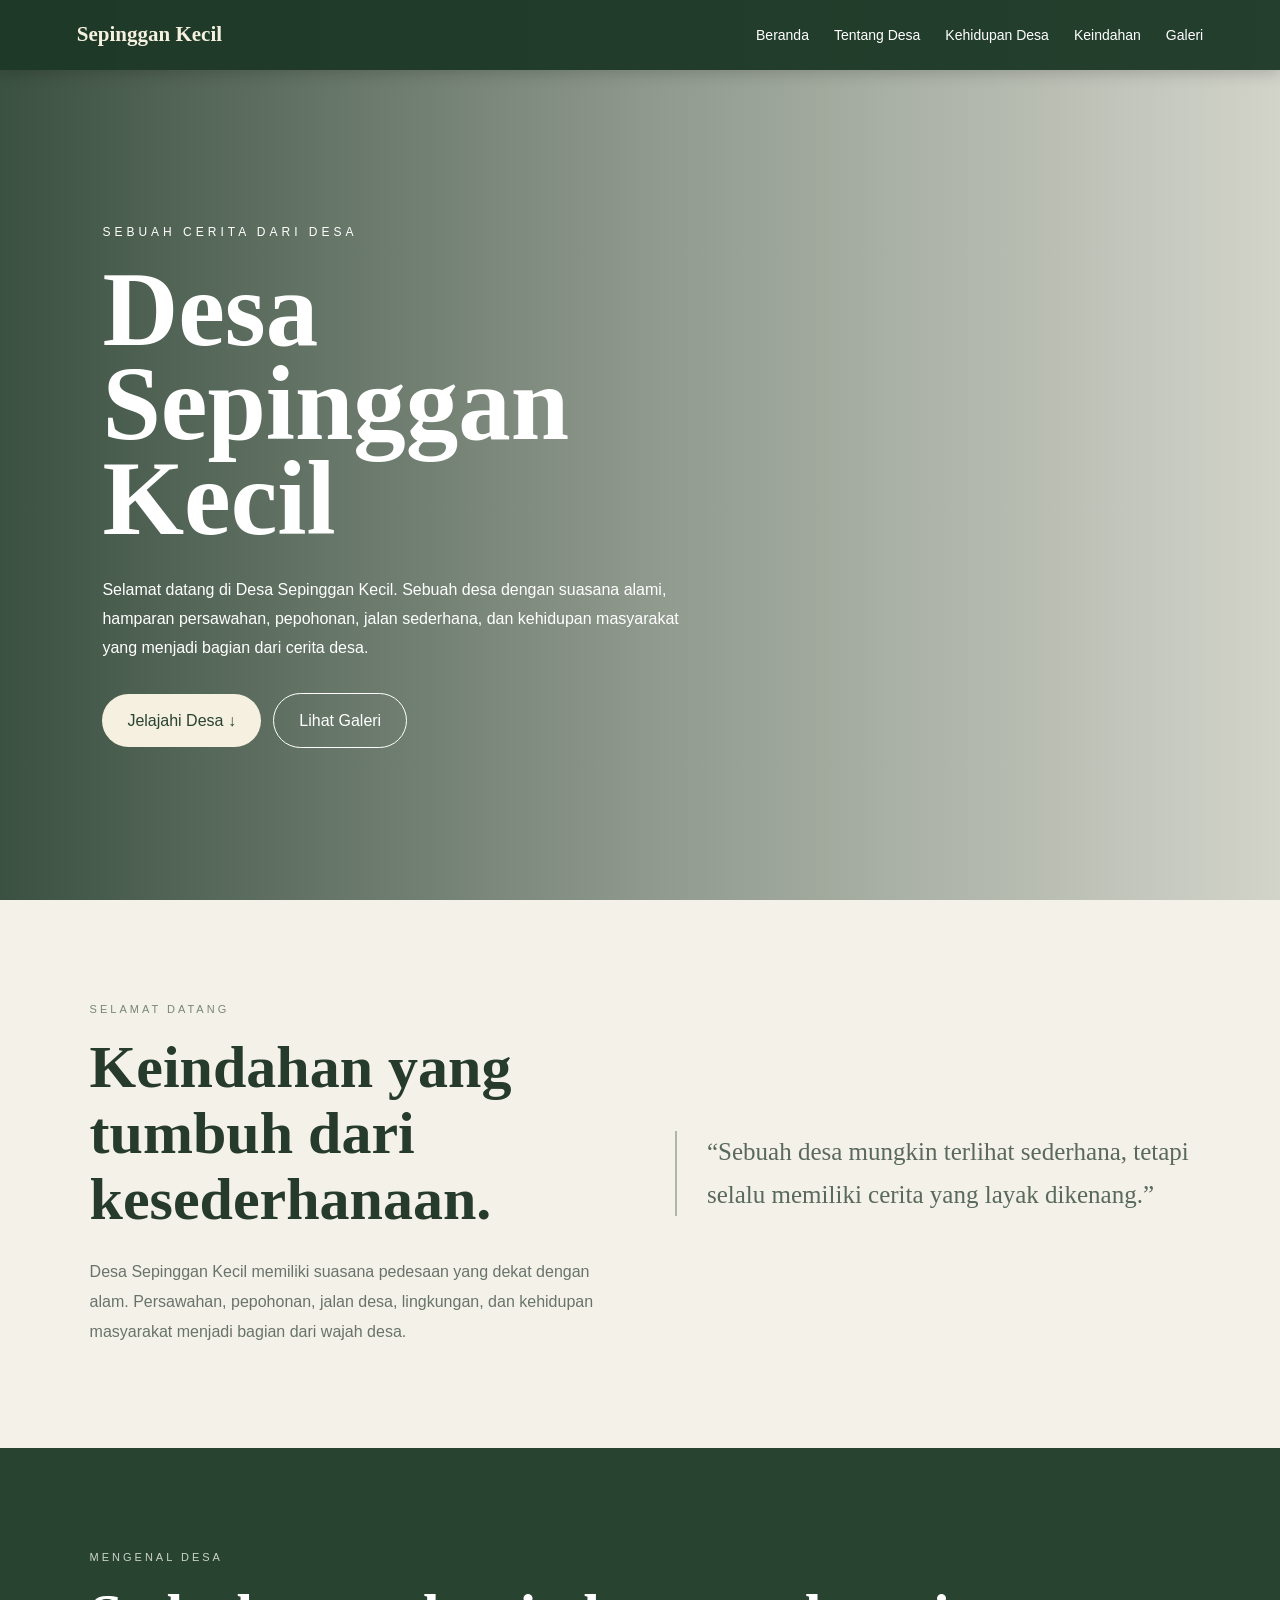
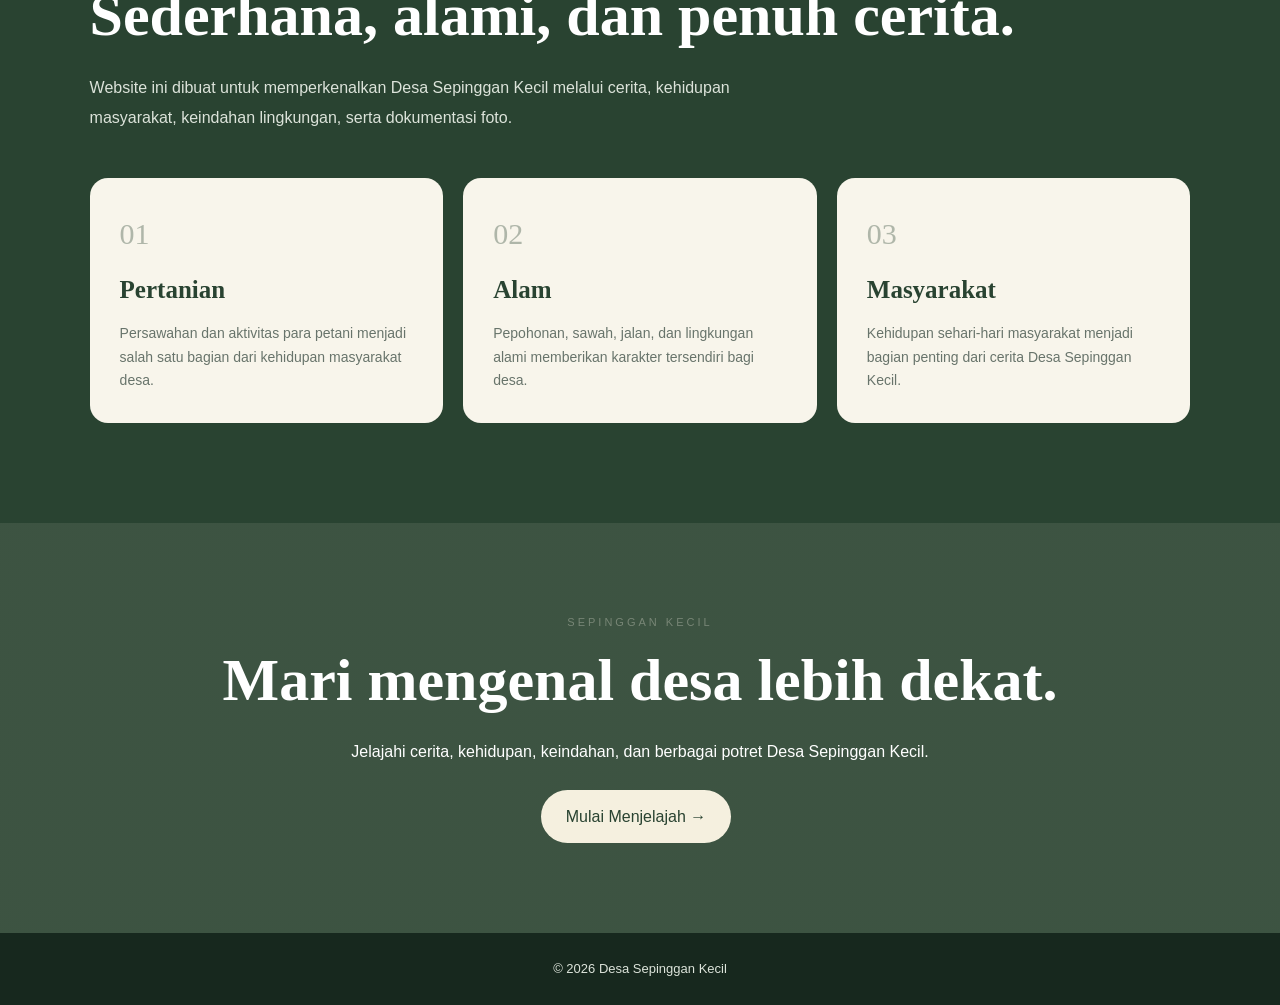
==== commit c6e744ad: "Update index.html" ====
--- a/index.html
+++ b/index.html
@@ -5,24 +5,25 @@
 
     <meta charset="UTF-8">
 
-    <meta
-        name="viewport"
-        content="width=device-width, initial-scale=1.0">
+    <meta name="viewport"
+          content="width=device-width, initial-scale=1.0">
 
     <title>
         Desa Sepinggan Kecil
     </title>
 
-    <link
-        rel="stylesheet"
-        href="style.css">
+    <link rel="stylesheet"
+          href="style.css">
 
 </head>
 
+
 <body>
 
 
-<!-- NAVBAR -->
+<!-- =================================
+     MENU 5 HALAMAN
+================================= -->
 
 <nav class="navbar">
 
@@ -30,6 +31,7 @@
         Sepinggan Kecil
     </div>
 
+
     <ul class="nav-links">
 
         <li>
@@ -38,24 +40,28 @@
             </a>
         </li>
 
+
         <li>
             <a href="tentang.html">
                 Tentang Desa
             </a>
         </li>
 
+
         <li>
             <a href="kehidupan.html">
                 Kehidupan Desa
             </a>
         </li>
 
+
         <li>
             <a href="keindahan.html">
                 Keindahan
             </a>
         </li>
 
+
         <li>
             <a href="galeri.html">
                 Galeri
@@ -67,84 +73,102 @@
 </nav>
 
 
-<!-- LANDING PAGE -->
+
+<!-- =================================
+     LANDING PAGE
+================================= -->
 
 <header class="hero">
 
     <div class="hero-content">
 
+
         <div class="small-title">
+
             Sebuah cerita dari desa
-        </div>
+
+        </div>
+
 
         <h1>
+
             Desa<br>
             Sepinggan<br>
             Kecil
+
         </h1>
 
+
         <p class="hero-description">
 
-            Tempat di mana hamparan sawah,
-            pepohonan, jalan sederhana,
-            dan kehidupan masyarakat
-            menyatu menjadi bagian dari
-            cerita Desa Sepinggan Kecil.
+            Selamat datang di Desa Sepinggan Kecil.
+            Sebuah desa dengan suasana alami,
+            hamparan persawahan, pepohonan,
+            jalan sederhana, dan kehidupan
+            masyarakat yang menjadi bagian
+            dari cerita desa.
 
         </p>
 
-        <div class="buttons">
-
-            <a
-                href="#tentang"
-                class="btn btn-primary">
-
-                Jelajahi Desa ↓
-
-            </a>
-
-            <a
-                href="galeri.html"
-                class="btn btn-outline">
-
-                Lihat Galeri
-
-            </a>
-
-        </div>
+
+        <a href="#tentang"
+           class="btn btn-primary">
+
+            Jelajahi Desa ↓
+
+        </a>
+
+
+        <a href="galeri.html"
+           class="btn btn-outline">
+
+            Lihat Galeri
+
+        </a>
+
 
     </div>
 
 </header>
 
 
-<!-- PERKENALAN -->
-
-<section
-    class="section"
-    id="tentang">
+
+<!-- =================================
+     PERKENALAN DESA
+================================= -->
+
+<section class="section"
+         id="tentang">
 
     <div class="container intro">
 
+
         <div>
 
             <div class="section-label">
-                Selamat datang
+
+                Selamat Datang
+
             </div>
 
+
             <h2>
+
                 Keindahan yang tumbuh
                 dari kesederhanaan.
+
             </h2>
 
+
             <p class="description">
 
-                Desa Sepinggan Kecil merupakan
-                sebuah lingkungan pedesaan yang
-                memiliki suasana alami dan tenang.
+                Desa Sepinggan Kecil memiliki
+                suasana pedesaan yang dekat
+                dengan alam.
+
                 Persawahan, pepohonan, jalan desa,
-                serta kehidupan masyarakat menjadi
-                bagian dari wajah desa.
+                lingkungan, dan kehidupan masyarakat
+                menjadi bagian dari wajah desa.
 
             </p>
 
@@ -159,28 +183,51 @@
 
         </div>
 
+
     </div>
 
 </section>
 
 
-<!-- PREVIEW -->
+
+<!-- =================================
+     TENTANG DESA
+================================= -->
 
 <section class="section green-section">
 
     <div class="container">
 
+
         <div class="section-label">
-            Mengenal desa
-        </div>
+
+            Mengenal Desa
+
+        </div>
+
 
         <h2>
-            Tiga hal yang menjadi
-            bagian dari Sepinggan Kecil.
+
+            Sederhana,
+            alami, dan penuh cerita.
+
         </h2>
 
 
+        <p class="description">
+
+            Website ini dibuat untuk
+            memperkenalkan Desa Sepinggan Kecil
+            melalui cerita, kehidupan masyarakat,
+            keindahan lingkungan, serta
+            dokumentasi foto.
+
+        </p>
+
+
+
         <div class="cards">
+
 
             <div class="card">
 
@@ -204,6 +251,7 @@
             </div>
 
 
+
             <div class="card">
 
                 <div class="card-number">
@@ -217,12 +265,14 @@
                 <p>
 
                     Pepohonan, sawah, jalan,
-                    dan suasana alami memberikan
-                    karakter tersendiri bagi desa.
+                    dan lingkungan alami
+                    memberikan karakter
+                    tersendiri bagi desa.
 
                 </p>
 
             </div>
+
 
 
             <div class="card">
@@ -239,12 +289,14 @@
 
                     Kehidupan sehari-hari
                     masyarakat menjadi bagian
-                    penting dari cerita desa.
+                    penting dari cerita
+                    Desa Sepinggan Kecil.
 
                 </p>
 
             </div>
 
+
         </div>
 
     </div>
@@ -252,20 +304,30 @@
 </section>
 
 
-<!-- CTA -->
+
+<!-- =================================
+     PENUTUP BERANDA
+================================= -->
 
 <section class="cta">
 
     <div class="container">
 
+
         <div class="section-label">
+
             Sepinggan Kecil
-        </div>
+
+        </div>
+
 
         <h2>
+
             Mari mengenal desa
             lebih dekat.
+
         </h2>
+
 
         <p>
 
@@ -275,19 +337,23 @@
 
         </p>
 
-        <a
-            href="tentang.html"
-            class="btn btn-primary">
+
+        <a href="tentang.html"
+           class="btn btn-primary">
 
             Mulai Menjelajah →
 
         </a>
 
+
     </div>
 
 </section>
 
 
+
+<!-- FOOTER -->
+
 <footer>
 
     © 2026 Desa Sepinggan Kecil
--- a/style.css
+++ b/style.css
@@ -1,4 +1,6 @@
-@import url('https://fonts.googleapis.com/css2?family=DM+Sans:wght@400;500;600&family=Playfair+Display:wght@500;600;700&display=swap');
+/* =========================
+   DASAR
+========================= */
 
 * {
     margin: 0;
@@ -11,69 +13,82 @@
 }
 
 body {
-    font-family: 'DM Sans', sans-serif;
-    background: #f4f0e5;
-    color: #263d2d;
+    font-family: Arial, sans-serif;
+    background: #f4f1e8;
+    color: #263b2c;
     line-height: 1.7;
 }
 
 a {
     text-decoration: none;
-    color: inherit;
-}
-
-img {
-    width: 100%;
-    display: block;
-}
-
-/* =========================
-   NAVBAR
+}
+
+
+/* =========================
+   NAVBAR / 5 HALAMAN
 ========================= */
 
 .navbar {
-    position: absolute;
+    position: fixed;
     top: 0;
     left: 0;
 
     width: 100%;
 
-    padding: 25px 7%;
+    min-height: 70px;
+
+    padding: 15px 6%;
 
     display: flex;
     justify-content: space-between;
     align-items: center;
 
-    z-index: 20;
-
+    background: rgba(30, 57, 39, 0.96);
+
+    z-index: 9999;
+
+    box-shadow: 0 3px 15px rgba(0, 0, 0, 0.18);
+}
+
+.logo {
+    color: #f5f0df;
+
+    font-family: Georgia, serif;
+
+    font-size: 21px;
+
+    font-weight: bold;
+
+    white-space: nowrap;
+}
+
+
+/* 5 MENU */
+
+.nav-links {
+    display: flex;
+
+    align-items: center;
+
+    gap: 25px;
+
+    list-style: none;
+}
+
+.nav-links a {
     color: white;
-}
-
-.logo {
-    font-family: 'Playfair Display', serif;
-
-    font-size: 1.35rem;
-
-    letter-spacing: 1px;
-}
-
-.nav-links {
-    list-style: none;
-
-    display: flex;
-
-    gap: 25px;
-}
-
-.nav-links a {
-    font-size: .85rem;
-
-    transition: .3s;
+
+    font-size: 14px;
+
+    font-weight: 500;
+
+    transition: 0.3s;
 }
 
 .nav-links a:hover {
-    opacity: .6;
-}
+    color: #d8c995;
+}
+
 
 /* =========================
    LANDING PAGE
@@ -82,35 +97,31 @@
 .hero {
     min-height: 100vh;
 
+    display: flex;
+
+    align-items: center;
+
     position: relative;
 
-    display: flex;
-
-    align-items: center;
+    color: white;
 
     background:
         linear-gradient(
             90deg,
-            rgba(19, 43, 27, .82),
-            rgba(19, 43, 27, .35),
-            rgba(19, 43, 27, .10)
+            rgba(18, 45, 28, 0.82),
+            rgba(18, 45, 28, 0.45),
+            rgba(18, 45, 28, 0.15)
         ),
         url("images/hero.jpg")
         center/cover no-repeat;
 }
 
 .hero-content {
-    width: 85%;
-
-    max-width: 800px;
-
-    margin-left: 7%;
-
-    color: white;
-
-    position: relative;
-
-    z-index: 2;
+    max-width: 720px;
+
+    margin-left: 8%;
+
+    padding-top: 70px;
 }
 
 .small-title {
@@ -118,67 +129,56 @@
 
     letter-spacing: 4px;
 
-    font-size: .72rem;
+    font-size: 12px;
 
     margin-bottom: 20px;
-
-    opacity: .9;
 }
 
 .hero h1 {
-    font-family: 'Playfair Display', serif;
-
-    font-size: clamp(
-        3.5rem,
-        9vw,
-        7rem
-    );
-
-    line-height: .92;
-
-    margin-bottom: 28px;
+    font-family: Georgia, serif;
+
+    font-size: clamp(55px, 9vw, 105px);
+
+    line-height: 0.9;
+
+    margin-bottom: 30px;
 }
 
 .hero-description {
-    max-width: 590px;
-
-    font-size: 1rem;
-
-    line-height: 1.9;
-
-    margin-bottom: 35px;
-
-    opacity: .92;
-}
-
-.buttons {
-    display: flex;
-
-    gap: 12px;
-
-    flex-wrap: wrap;
-}
+    max-width: 600px;
+
+    font-size: 16px;
+
+    line-height: 1.8;
+
+    margin-bottom: 30px;
+}
+
+
+/* =========================
+   TOMBOL
+========================= */
 
 .btn {
     display: inline-block;
 
-    padding: 13px 23px;
-
-    border-radius: 50px;
-
-    font-size: .85rem;
-
-    transition: .3s;
+    padding: 13px 25px;
+
+    border-radius: 30px;
+
+    margin-right: 8px;
+
+    transition: 0.3s;
 }
 
 .btn-primary {
-    background: #f5f1e6;
+    background: #f5f0df;
 
     color: #294331;
 }
 
 .btn-outline {
-    border: 1px solid rgba(255,255,255,.8);
+    border: 1px solid white;
 
     color: white;
 }
@@ -187,6 +187,7 @@
     transform: translateY(-3px);
 }
 
+
 /* =========================
    SECTION
 ========================= */
@@ -196,8 +197,6 @@
 }
 
 .container {
-    width: 100%;
-
     max-width: 1150px;
 
     margin: auto;
@@ -208,37 +207,34 @@
 
     letter-spacing: 3px;
 
-    font-size: .7rem;
-
-    color: #71816f;
-
-    margin-bottom: 12px;
+    font-size: 11px;
+
+    color: #788676;
+
+    margin-bottom: 15px;
 }
 
 h2 {
-    font-family: 'Playfair Display', serif;
-
-    font-size: clamp(
-        2.3rem,
-        5vw,
-        4rem
-    );
+    font-family: Georgia, serif;
+
+    font-size: clamp(35px, 5vw, 60px);
 
     line-height: 1.1;
 
-    margin-bottom: 22px;
+    margin-bottom: 25px;
 }
 
 .description {
-    max-width: 680px;
-
-    color: #66736a;
+    max-width: 700px;
+
+    color: #68746b;
 
     line-height: 1.9;
 }
 
-/* =========================
-   BERANDA INTRO
+
+/* =========================
+   INTRO
 ========================= */
 
 .intro {
@@ -252,19 +248,20 @@
 }
 
 .quote {
-    border-left: 2px solid #a8b59e;
+    border-left: 2px solid #aeb9a5;
 
     padding-left: 30px;
 
-    font-family: 'Playfair Display', serif;
-
-    font-size: 1.7rem;
-
-    color: #536354;
-}
-
-/* =========================
-   CARD
+    font-family: Georgia, serif;
+
+    font-size: 25px;
+
+    color: #59695b;
+}
+
+
+/* =========================
+   BAGIAN HIJAU
 ========================= */
 
 .green-section {
@@ -273,11 +270,23 @@
     color: white;
 }
 
+.green-section .section-label {
+    color: #cbd5c7;
+}
+
+.green-section .description {
+    color: #dce3da;
+}
+
+
+/* =========================
+   CARD
+========================= */
+
 .cards {
     display: grid;
 
-    grid-template-columns:
-        repeat(3, 1fr);
+    grid-template-columns: repeat(3, 1fr);
 
     gap: 20px;
 
@@ -285,15 +294,15 @@
 }
 
 .card {
-    background: #f9f6ed;
+    background: #f8f5eb;
 
     color: #294331;
 
     padding: 30px;
 
-    border-radius: 20px;
-
-    transition: .3s;
+    border-radius: 18px;
+
+    transition: 0.3s;
 }
 
 .card:hover {
@@ -301,157 +310,103 @@
 }
 
 .card-number {
-    font-family: 'Playfair Display', serif;
-
-    font-size: 2rem;
-
-    opacity: .3;
+    font-family: Georgia, serif;
+
+    font-size: 30px;
+
+    opacity: 0.35;
 }
 
 .card h3 {
-    font-family: 'Playfair Display', serif;
-
-    font-size: 1.45rem;
-
-    margin: 12px 0;
+    font-family: Georgia, serif;
+
+    font-size: 25px;
+
+    margin: 10px 0;
 }
 
 .card p {
-    color: #69756c;
-
-    font-size: .9rem;
-}
-
-/* =========================
-   PAGE HEADER
-========================= */
-
-.page-header {
-    min-height: 55vh;
-
-    display: flex;
-
-    align-items: flex-end;
-
-    position: relative;
+    color: #68746b;
+
+    font-size: 14px;
+}
+
+
+/* =========================
+   FOTO + TEKS
+========================= */
+
+.feature {
+    display: grid;
+
+    grid-template-columns: 1fr 1fr;
+
+    gap: 60px;
+
+    align-items: center;
+}
+
+.feature img {
+    width: 100%;
+
+    height: 450px;
+
+    object-fit: cover;
+
+    border-radius: 15px 60px 15px 15px;
+}
+
+
+/* =========================
+   GALERI
+========================= */
+
+.gallery {
+    display: grid;
+
+    grid-template-columns: repeat(3, 1fr);
+
+    gap: 15px;
+
+    margin-top: 40px;
+}
+
+.gallery img {
+    width: 100%;
+
+    height: 280px;
+
+    object-fit: cover;
+
+    border-radius: 15px;
+
+    transition: 0.3s;
+}
+
+.gallery img:hover {
+    transform: scale(1.03);
+}
+
+.gallery .wide {
+    grid-column: span 2;
+}
+
+
+/* =========================
+   CTA
+========================= */
+
+.cta {
+    padding: 90px 7%;
+
+    text-align: center;
 
     color: white;
-
-    padding: 80px 7%;
 
     background:
         linear-gradient(
-            0deg,
-            rgba(17, 38, 25, .78),
-            rgba(17, 38, 25, .12)
-        ),
-        var(--photo)
-        center/cover no-repeat;
-}
-
-.page-header h1 {
-    font-family: 'Playfair Display', serif;
-
-    font-size: clamp(
-        3rem,
-        7vw,
-        5.5rem
-    );
-
-    line-height: 1;
-}
-
-/* =========================
-   FOTO + TEKS
-========================= */
-
-.feature {
-    display: grid;
-
-    grid-template-columns: 1fr 1fr;
-
-    gap: 65px;
-
-    align-items: center;
-}
-
-.feature img {
-    height: 500px;
-
-    object-fit: cover;
-
-    border-radius:
-        10px 65px 10px 10px;
-}
-
-.list {
-    margin-top: 25px;
-}
-
-.list-item {
-    border-top: 1px solid #d7d2c6;
-
-    padding: 16px 0;
-
-    color: #68736b;
-}
-
-.list-item strong {
-    display: block;
-
-    color: #294331;
-
-    margin-bottom: 3px;
-}
-
-/* =========================
-   GALLERY
-========================= */
-
-.gallery {
-    display: grid;
-
-    grid-template-columns:
-        repeat(3, 1fr);
-
-    gap: 15px;
-
-    margin-top: 45px;
-}
-
-.gallery img {
-    height: 280px;
-
-    object-fit: cover;
-
-    border-radius: 15px;
-
-    transition: .35s;
-}
-
-.gallery img:hover {
-    transform: scale(1.025);
-}
-
-.gallery .wide {
-    grid-column: span 2;
-}
-
-/* =========================
-   CTA
-========================= */
-
-.cta {
-    padding: 90px 7%;
-
-    text-align: center;
-
-    color: white;
-
-    background:
-        linear-gradient(
-            rgba(41, 67, 49, .9),
-            rgba(41, 67, 49, .9)
+            rgba(35, 62, 43, 0.88),
+            rgba(35, 62, 43, 0.88)
         ),
         url("images/sawah.jpg")
         center/cover no-repeat;
@@ -461,9 +416,8 @@
     max-width: 600px;
 
     margin: 0 auto 25px;
-
-    opacity: .85;
-}
+}
+
 
 /* =========================
    FOOTER
@@ -476,35 +430,58 @@
 
     text-align: center;
 
-    padding: 30px 20px;
-
-    font-size: .8rem;
-}
-
-/* =========================
-   MOBILE
+    padding: 25px;
+
+    font-size: 13px;
+}
+
+
+/* =========================
+   HP
 ========================= */
 
 @media (max-width: 800px) {
 
     .navbar {
-        padding: 20px 6%;
+        flex-direction: column;
+
+        gap: 10px;
+
+        padding: 13px 4%;
+    }
+
+    .logo {
+        font-size: 19px;
     }
 
     .nav-links {
-        display: none;
+        gap: 10px;
+
+        flex-wrap: wrap;
+
+        justify-content: center;
+    }
+
+    .nav-links a {
+        font-size: 11px;
     }
 
     .hero-content {
         margin-left: 6%;
+
+        margin-right: 6%;
     }
 
     .hero h1 {
-        font-size: 3.7rem;
+        font-size: 55px;
+    }
+
+    .hero-description {
+        font-size: 14px;
     }
 
     .section {
-        padding: 75px 7%;
+        padding: 70px 7%;
     }
 
     .intro,
@@ -519,19 +496,18 @@
     }
 
     .feature img {
-        height: 380px;
+        height: 350px;
     }
 
     .gallery {
         grid-template-columns: 1fr 1fr;
     }
 
+    .gallery img {
+        height: 200px;
+    }
+
     .gallery .wide {
         grid-column: span 2;
     }
-
-    .gallery img {
-        height: 220px;
-    }
-
-}
+    }
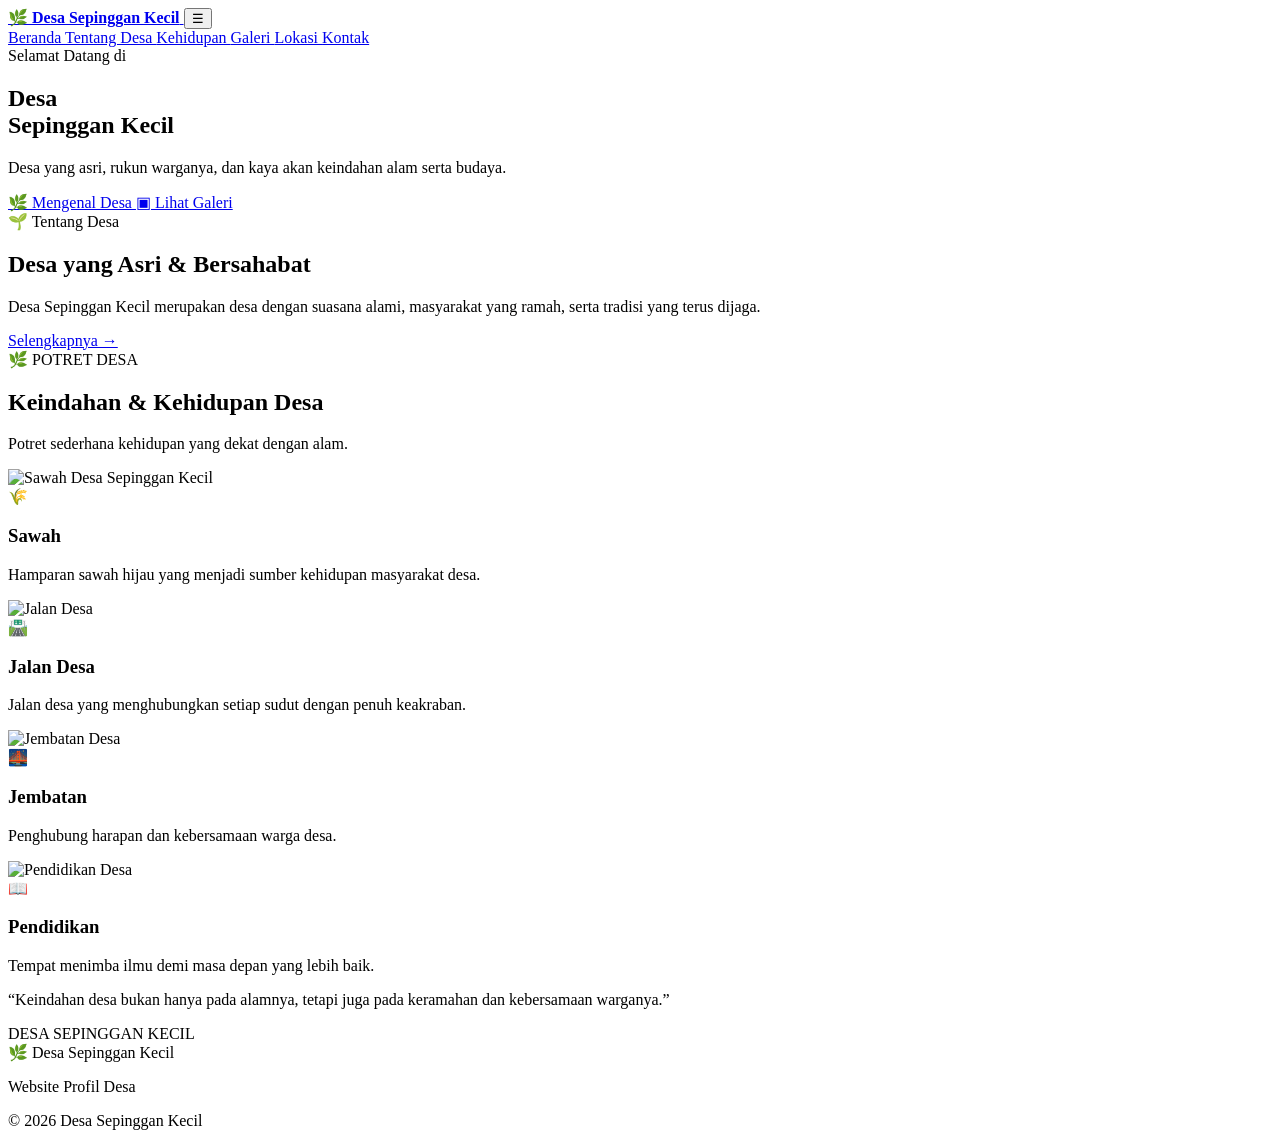
==== commit 518a4dc2: "Create index.html" ====
--- a/index.html
+++ b/index.html
@@ -2,365 +2,331 @@
 <html lang="id">
 
 <head>
-
     <meta charset="UTF-8">
-
-    <meta name="viewport"
-          content="width=device-width, initial-scale=1.0">
-
-    <title>
-        Desa Sepinggan Kecil
-    </title>
-
-    <link rel="stylesheet"
-          href="style.css">
-
+    <meta name="viewport" content="width=device-width, initial-scale=1.0">
+
+    <meta name="description"
+        content="Website resmi Desa Sepinggan Kecil">
+
+    <title>Desa Sepinggan Kecil</title>
+
+    <link rel="stylesheet" href="css/style.css">
 </head>
 
-
 <body>
 
-
-<!-- =================================
-     MENU 5 HALAMAN
-================================= -->
-
-<nav class="navbar">
-
-    <div class="logo">
-        Sepinggan Kecil
-    </div>
-
-
-    <ul class="nav-links">
-
-        <li>
-            <a href="index.html">
-                Beranda
+<!-- ================= NAVBAR ================= -->
+
+<header class="navbar">
+
+    <a href="index.html" class="logo">
+        <span>🌿</span>
+        <strong>Desa Sepinggan Kecil</strong>
+    </a>
+
+    <button
+        class="menu-button"
+        onclick="toggleMenu()"
+        aria-label="Menu">
+        ☰
+    </button>
+
+    <nav class="nav-menu" id="navMenu">
+
+        <a href="index.html" class="active">
+            Beranda
+        </a>
+
+        <a href="tentang.html">
+            Tentang Desa
+        </a>
+
+        <a href="kehidupan.html">
+            Kehidupan
+        </a>
+
+        <a href="galeri.html">
+            Galeri
+        </a>
+
+        <a href="lokasi.html">
+            Lokasi
+        </a>
+
+        <a href="kontak.html">
+            Kontak
+        </a>
+
+    </nav>
+
+</header>
+
+
+<!-- ================= HERO ================= -->
+
+<section class="hero">
+
+    <div class="hero-overlay"></div>
+
+    <div class="hero-content">
+
+        <div class="hero-small">
+            Selamat Datang di
+        </div>
+
+        <h1>
+            Desa<br>
+            Sepinggan Kecil
+        </h1>
+
+        <p>
+            Desa yang asri, rukun warganya,
+            dan kaya akan keindahan alam
+            serta budaya.
+        </p>
+
+        <div class="hero-buttons">
+
+            <a
+                href="tentang.html"
+                class="button primary">
+                🌿 Mengenal Desa
             </a>
-        </li>
-
-
-        <li>
-            <a href="tentang.html">
-                Tentang Desa
+
+            <a
+                href="galeri.html"
+                class="button outline">
+                ▣ Lihat Galeri
             </a>
-        </li>
-
-
-        <li>
-            <a href="kehidupan.html">
-                Kehidupan Desa
-            </a>
-        </li>
-
-
-        <li>
-            <a href="keindahan.html">
-                Keindahan
-            </a>
-        </li>
-
-
-        <li>
-            <a href="galeri.html">
-                Galeri
-            </a>
-        </li>
-
-    </ul>
-
-</nav>
-
-
-
-<!-- =================================
-     LANDING PAGE
-================================= -->
-
-<header class="hero">
-
-    <div class="hero-content">
-
-
-        <div class="small-title">
-
-            Sebuah cerita dari desa
 
         </div>
 
-
-        <h1>
-
-            Desa<br>
-            Sepinggan<br>
-            Kecil
-
-        </h1>
-
-
-        <p class="hero-description">
-
-            Selamat datang di Desa Sepinggan Kecil.
-            Sebuah desa dengan suasana alami,
-            hamparan persawahan, pepohonan,
-            jalan sederhana, dan kehidupan
-            masyarakat yang menjadi bagian
-            dari cerita desa.
-
+    </div>
+
+</section>
+
+
+<!-- ================= TENTANG SINGKAT ================= -->
+
+<section class="about-preview">
+
+    <div class="about-text">
+
+        <span class="section-label">
+            🌱 Tentang Desa
+        </span>
+
+        <h2>
+            Desa yang Asri
+            &amp; Bersahabat
+        </h2>
+
+        <p>
+            Desa Sepinggan Kecil merupakan desa
+            dengan suasana alami, masyarakat yang
+            ramah, serta tradisi yang terus dijaga.
         </p>
 
-
-        <a href="#tentang"
-           class="btn btn-primary">
-
-            Jelajahi Desa ↓
-
-        </a>
-
-
-        <a href="galeri.html"
-           class="btn btn-outline">
-
-            Lihat Galeri
-
-        </a>
-
-
-    </div>
-
-</header>
-
-
-
-<!-- =================================
-     PERKENALAN DESA
-================================= -->
-
-<section class="section"
-         id="tentang">
-
-    <div class="container intro">
-
-
-        <div>
-
-            <div class="section-label">
-
-                Selamat Datang
+        <a
+            href="tentang.html"
+            class="button primary">
+            Selengkapnya →
+        </a>
+
+    </div>
+
+    <div
+        class="about-photo"
+        style="background-image:url('assets/desa-1.jpg')">
+    </div>
+
+</section>
+
+
+<!-- ================= KEHIDUPAN ================= -->
+
+<section class="section">
+
+    <div class="section-heading">
+
+        <span class="section-label">
+            🌿 POTRET DESA
+        </span>
+
+        <h2>
+            Keindahan &amp;
+            Kehidupan Desa
+        </h2>
+
+        <p>
+            Potret sederhana kehidupan
+            yang dekat dengan alam.
+        </p>
+
+    </div>
+
+
+    <div class="cards">
+
+        <!-- SAWAH -->
+
+        <article class="card">
+
+            <img
+                src="assets/sawah.jpg"
+                alt="Sawah Desa Sepinggan Kecil">
+
+            <div class="card-content">
+
+                <div class="card-icon">
+                    🌾
+                </div>
+
+                <h3>
+                    Sawah
+                </h3>
+
+                <p>
+                    Hamparan sawah hijau yang
+                    menjadi sumber kehidupan
+                    masyarakat desa.
+                </p>
 
             </div>
 
-
-            <h2>
-
-                Keindahan yang tumbuh
-                dari kesederhanaan.
-
-            </h2>
-
-
-            <p class="description">
-
-                Desa Sepinggan Kecil memiliki
-                suasana pedesaan yang dekat
-                dengan alam.
-
-                Persawahan, pepohonan, jalan desa,
-                lingkungan, dan kehidupan masyarakat
-                menjadi bagian dari wajah desa.
-
-            </p>
-
-        </div>
-
-
-        <div class="quote">
-
-            “Sebuah desa mungkin terlihat
-            sederhana, tetapi selalu memiliki
-            cerita yang layak dikenang.”
-
-        </div>
-
+        </article>
+
+
+        <!-- JALAN -->
+
+        <article class="card">
+
+            <img
+                src="assets/jalan.jpg"
+                alt="Jalan Desa">
+
+            <div class="card-content">
+
+                <div class="card-icon">
+                    🛣️
+                </div>
+
+                <h3>
+                    Jalan Desa
+                </h3>
+
+                <p>
+                    Jalan desa yang menghubungkan
+                    setiap sudut dengan penuh
+                    keakraban.
+                </p>
+
+            </div>
+
+        </article>
+
+
+        <!-- JEMBATAN -->
+
+        <article class="card">
+
+            <img
+                src="assets/jembatan.jpg"
+                alt="Jembatan Desa">
+
+            <div class="card-content">
+
+                <div class="card-icon">
+                    🌉
+                </div>
+
+                <h3>
+                    Jembatan
+                </h3>
+
+                <p>
+                    Penghubung harapan dan
+                    kebersamaan warga desa.
+                </p>
+
+            </div>
+
+        </article>
+
+
+        <!-- PENDIDIKAN -->
+
+        <article class="card">
+
+            <img
+                src="assets/sekolah.jpg"
+                alt="Pendidikan Desa">
+
+            <div class="card-content">
+
+                <div class="card-icon">
+                    📖
+                </div>
+
+                <h3>
+                    Pendidikan
+                </h3>
+
+                <p>
+                    Tempat menimba ilmu demi
+                    masa depan yang lebih baik.
+                </p>
+
+            </div>
+
+        </article>
 
     </div>
 
 </section>
 
 
-
-<!-- =================================
-     TENTANG DESA
-================================= -->
-
-<section class="section green-section">
-
-    <div class="container">
-
-
-        <div class="section-label">
-
-            Mengenal Desa
-
-        </div>
-
-
-        <h2>
-
-            Sederhana,
-            alami, dan penuh cerita.
-
-        </h2>
-
-
-        <p class="description">
-
-            Website ini dibuat untuk
-            memperkenalkan Desa Sepinggan Kecil
-            melalui cerita, kehidupan masyarakat,
-            keindahan lingkungan, serta
-            dokumentasi foto.
-
+<!-- ================= QUOTE ================= -->
+
+<section class="quote">
+
+    <div>
+
+        <p>
+            “Keindahan desa bukan hanya pada
+            alamnya, tetapi juga pada keramahan
+            dan kebersamaan warganya.”
         </p>
 
-
-
-        <div class="cards">
-
-
-            <div class="card">
-
-                <div class="card-number">
-                    01
-                </div>
-
-                <h3>
-                    Pertanian
-                </h3>
-
-                <p>
-
-                    Persawahan dan aktivitas
-                    para petani menjadi salah
-                    satu bagian dari kehidupan
-                    masyarakat desa.
-
-                </p>
-
-            </div>
-
-
-
-            <div class="card">
-
-                <div class="card-number">
-                    02
-                </div>
-
-                <h3>
-                    Alam
-                </h3>
-
-                <p>
-
-                    Pepohonan, sawah, jalan,
-                    dan lingkungan alami
-                    memberikan karakter
-                    tersendiri bagi desa.
-
-                </p>
-
-            </div>
-
-
-
-            <div class="card">
-
-                <div class="card-number">
-                    03
-                </div>
-
-                <h3>
-                    Masyarakat
-                </h3>
-
-                <p>
-
-                    Kehidupan sehari-hari
-                    masyarakat menjadi bagian
-                    penting dari cerita
-                    Desa Sepinggan Kecil.
-
-                </p>
-
-            </div>
-
-
-        </div>
+        <span>
+            DESA SEPINGGAN KECIL
+        </span>
 
     </div>
 
 </section>
 
 
-
-<!-- =================================
-     PENUTUP BERANDA
-================================= -->
-
-<section class="cta">
-
-    <div class="container">
-
-
-        <div class="section-label">
-
-            Sepinggan Kecil
-
-        </div>
-
-
-        <h2>
-
-            Mari mengenal desa
-            lebih dekat.
-
-        </h2>
-
-
-        <p>
-
-            Jelajahi cerita, kehidupan,
-            keindahan, dan berbagai potret
-            Desa Sepinggan Kecil.
-
-        </p>
-
-
-        <a href="tentang.html"
-           class="btn btn-primary">
-
-            Mulai Menjelajah →
-
-        </a>
-
-
-    </div>
-
-</section>
-
-
-
-<!-- FOOTER -->
+<!-- ================= FOOTER ================= -->
 
 <footer>
 
-    © 2026 Desa Sepinggan Kecil
+    <div class="footer-logo">
+        🌿 Desa Sepinggan Kecil
+    </div>
+
+    <p>
+        Website Profil Desa
+    </p>
+
+    <p class="copyright">
+        © 2026 Desa Sepinggan Kecil
+    </p>
 
 </footer>
 
 
+<script src="js/script.js"></script>
+
 </body>
-
-    </html>
+</html>
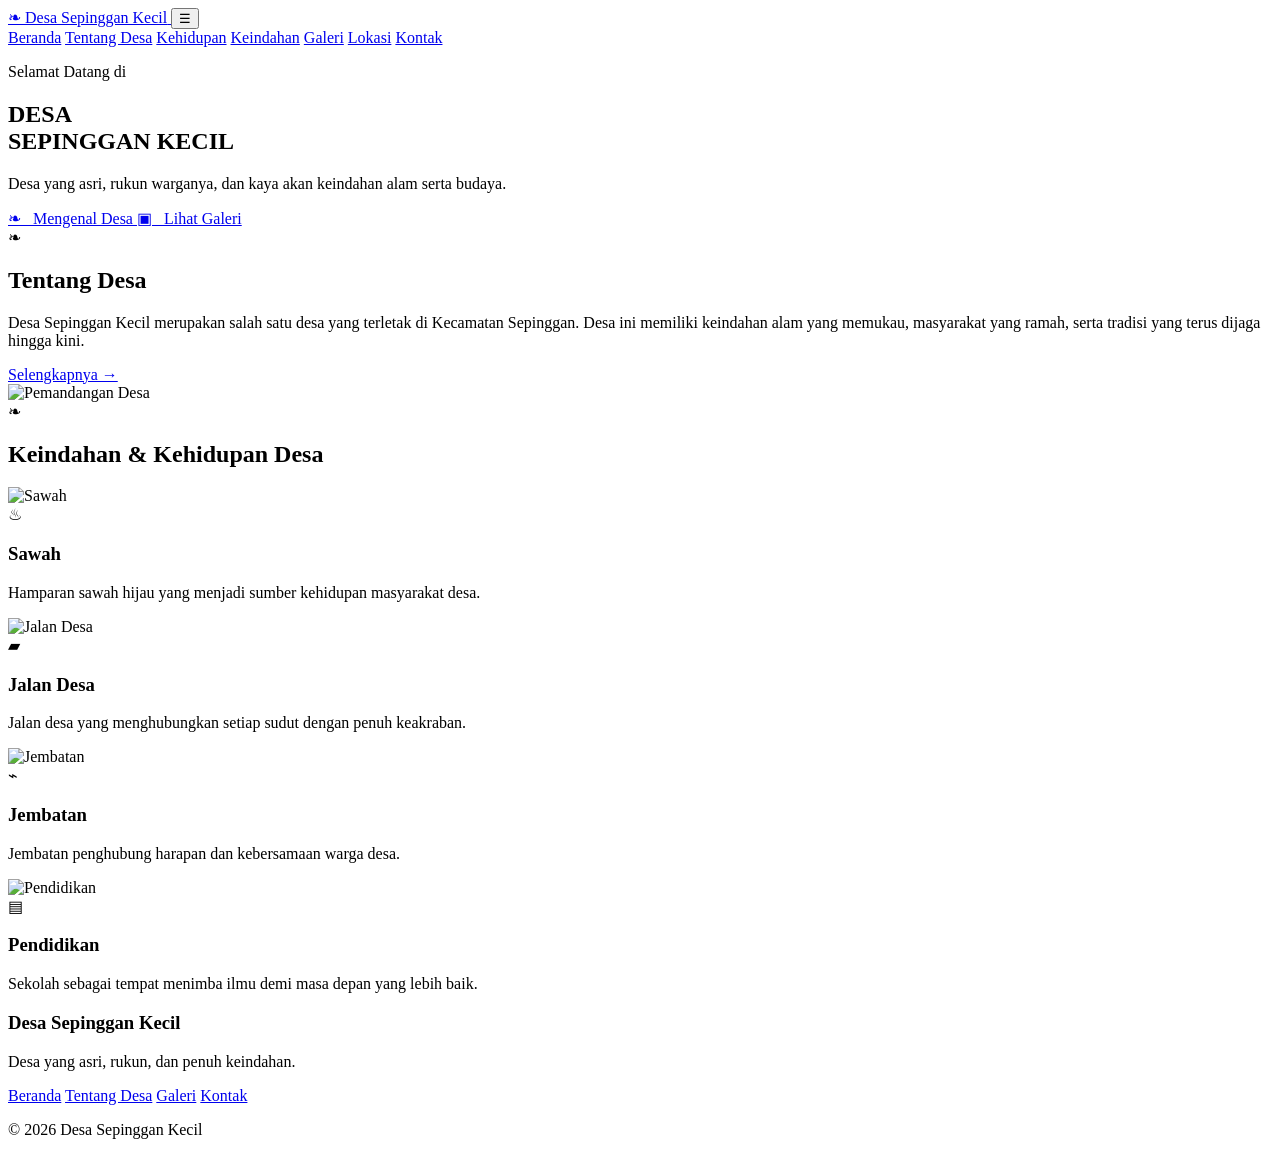
==== commit 834ae00d: "Create index.html" ====
--- a/index.html
+++ b/index.html
@@ -1,332 +1,219 @@
 <!DOCTYPE html>
 <html lang="id">
-
 <head>
     <meta charset="UTF-8">
     <meta name="viewport" content="width=device-width, initial-scale=1.0">
 
-    <meta name="description"
-        content="Website resmi Desa Sepinggan Kecil">
-
     <title>Desa Sepinggan Kecil</title>
 
-    <link rel="stylesheet" href="css/style.css">
+    <link rel="stylesheet" href="style.css">
+
+    <link rel="preconnect" href="https://fonts.googleapis.com">
+    <link rel="preconnect" href="https://fonts.gstatic.com" crossorigin>
+    <link href="https://fonts.googleapis.com/css2?family=DM+Sans:wght@400;500;600;700&family=Playfair+Display:wght@600;700&display=swap" rel="stylesheet">
 </head>
 
 <body>
 
-<!-- ================= NAVBAR ================= -->
-
+<!-- NAVBAR -->
 <header class="navbar">
-
     <a href="index.html" class="logo">
-        <span>🌿</span>
-        <strong>Desa Sepinggan Kecil</strong>
+        <span class="logo-icon">❧</span>
+        <span>Desa Sepinggan Kecil</span>
     </a>
 
-    <button
-        class="menu-button"
-        onclick="toggleMenu()"
-        aria-label="Menu">
-        ☰
-    </button>
-
-    <nav class="nav-menu" id="navMenu">
-
-        <a href="index.html" class="active">
-            Beranda
-        </a>
-
-        <a href="tentang.html">
-            Tentang Desa
-        </a>
-
-        <a href="kehidupan.html">
-            Kehidupan
-        </a>
-
-        <a href="galeri.html">
-            Galeri
-        </a>
-
-        <a href="lokasi.html">
-            Lokasi
-        </a>
-
-        <a href="kontak.html">
-            Kontak
-        </a>
-
+    <button class="menu-btn" onclick="toggleMenu()">☰</button>
+
+    <nav id="navMenu">
+        <a href="index.html" class="active">Beranda</a>
+        <a href="tentang.html">Tentang Desa</a>
+        <a href="kehidupan.html">Kehidupan</a>
+        <a href="keindahan.html">Keindahan</a>
+        <a href="galeri.html">Galeri</a>
+        <a href="kontak.html">Lokasi</a>
+        <a href="kontak.html">Kontak</a>
     </nav>
-
 </header>
 
 
-<!-- ================= HERO ================= -->
-
+<!-- HERO -->
 <section class="hero">
 
     <div class="hero-overlay"></div>
 
     <div class="hero-content">
 
-        <div class="hero-small">
-            Selamat Datang di
-        </div>
+        <p class="welcome">Selamat Datang di</p>
 
         <h1>
-            Desa<br>
-            Sepinggan Kecil
+            DESA<br>
+            SEPINGGAN KECIL
         </h1>
 
+        <p class="hero-description">
+            Desa yang asri, rukun warganya, dan kaya akan
+            keindahan alam serta budaya.
+        </p>
+
+        <div class="hero-buttons">
+            <a href="tentang.html" class="btn-primary">
+                ❧ &nbsp; Mengenal Desa
+            </a>
+
+            <a href="galeri.html" class="btn-outline">
+                ▣ &nbsp; Lihat Galeri
+            </a>
+        </div>
+
+    </div>
+</section>
+
+
+<!-- TENTANG DESA -->
+<section class="about-card">
+
+    <div class="about-text">
+
+        <div class="section-icon">❧</div>
+
+        <h2>Tentang Desa</h2>
+
         <p>
-            Desa yang asri, rukun warganya,
-            dan kaya akan keindahan alam
-            serta budaya.
+            Desa Sepinggan Kecil merupakan salah satu desa yang
+            terletak di Kecamatan Sepinggan. Desa ini memiliki
+            keindahan alam yang memukau, masyarakat yang ramah,
+            serta tradisi yang terus dijaga hingga kini.
         </p>
 
-        <div class="hero-buttons">
-
-            <a
-                href="tentang.html"
-                class="button primary">
-                🌿 Mengenal Desa
-            </a>
-
-            <a
-                href="galeri.html"
-                class="button outline">
-                ▣ Lihat Galeri
-            </a>
-
-        </div>
-
-    </div>
-
-</section>
-
-
-<!-- ================= TENTANG SINGKAT ================= -->
-
-<section class="about-preview">
-
-    <div class="about-text">
-
-        <span class="section-label">
-            🌱 Tentang Desa
-        </span>
-
-        <h2>
-            Desa yang Asri
-            &amp; Bersahabat
-        </h2>
-
-        <p>
-            Desa Sepinggan Kecil merupakan desa
-            dengan suasana alami, masyarakat yang
-            ramah, serta tradisi yang terus dijaga.
-        </p>
-
-        <a
-            href="tentang.html"
-            class="button primary">
+        <a href="tentang.html" class="small-btn">
             Selengkapnya →
         </a>
 
     </div>
 
-    <div
-        class="about-photo"
-        style="background-image:url('assets/desa-1.jpg')">
+    <div class="about-image">
+        <img src="1.jpg" alt="Pemandangan Desa">
     </div>
 
 </section>
 
 
-<!-- ================= KEHIDUPAN ================= -->
-
-<section class="section">
-
-    <div class="section-heading">
-
-        <span class="section-label">
-            🌿 POTRET DESA
-        </span>
-
-        <h2>
-            Keindahan &amp;
-            Kehidupan Desa
-        </h2>
-
-        <p>
-            Potret sederhana kehidupan
-            yang dekat dengan alam.
-        </p>
-
+<!-- KEINDAHAN -->
+<section class="content-section">
+
+    <div class="section-title">
+        <span>❧</span>
+        <h2>Keindahan & Kehidupan Desa</h2>
     </div>
 
 
     <div class="cards">
 
-        <!-- SAWAH -->
-
-        <article class="card">
-
-            <img
-                src="assets/sawah.jpg"
-                alt="Sawah Desa Sepinggan Kecil">
-
-            <div class="card-content">
-
-                <div class="card-icon">
-                    🌾
-                </div>
-
-                <h3>
-                    Sawah
-                </h3>
-
-                <p>
-                    Hamparan sawah hijau yang
-                    menjadi sumber kehidupan
-                    masyarakat desa.
-                </p>
-
-            </div>
-
-        </article>
-
-
-        <!-- JALAN -->
-
-        <article class="card">
-
-            <img
-                src="assets/jalan.jpg"
-                alt="Jalan Desa">
-
-            <div class="card-content">
-
-                <div class="card-icon">
-                    🛣️
-                </div>
-
-                <h3>
-                    Jalan Desa
-                </h3>
-
-                <p>
-                    Jalan desa yang menghubungkan
-                    setiap sudut dengan penuh
-                    keakraban.
-                </p>
-
-            </div>
-
-        </article>
-
-
-        <!-- JEMBATAN -->
-
-        <article class="card">
-
-            <img
-                src="assets/jembatan.jpg"
-                alt="Jembatan Desa">
-
-            <div class="card-content">
-
-                <div class="card-icon">
-                    🌉
-                </div>
-
-                <h3>
-                    Jembatan
-                </h3>
-
-                <p>
-                    Penghubung harapan dan
-                    kebersamaan warga desa.
-                </p>
-
-            </div>
-
-        </article>
-
-
-        <!-- PENDIDIKAN -->
-
-        <article class="card">
-
-            <img
-                src="assets/sekolah.jpg"
-                alt="Pendidikan Desa">
-
-            <div class="card-content">
-
-                <div class="card-icon">
-                    📖
-                </div>
-
-                <h3>
-                    Pendidikan
-                </h3>
-
-                <p>
-                    Tempat menimba ilmu demi
-                    masa depan yang lebih baik.
-                </p>
-
-            </div>
-
-        </article>
+        <div class="info-card">
+            <div class="card-image">
+                <img src="1.jpg" alt="Sawah">
+            </div>
+
+            <div class="card-body">
+                <div class="round-icon">♨</div>
+
+                <div>
+                    <h3>Sawah</h3>
+                    <p>
+                        Hamparan sawah hijau yang menjadi
+                        sumber kehidupan masyarakat desa.
+                    </p>
+                </div>
+            </div>
+        </div>
+
+
+        <div class="info-card">
+            <div class="card-image">
+                <img src="2.jpg" alt="Jalan Desa">
+            </div>
+
+            <div class="card-body">
+                <div class="round-icon">▰</div>
+
+                <div>
+                    <h3>Jalan Desa</h3>
+                    <p>
+                        Jalan desa yang menghubungkan
+                        setiap sudut dengan penuh keakraban.
+                    </p>
+                </div>
+            </div>
+        </div>
+
+
+        <div class="info-card">
+            <div class="card-image">
+                <img src="3.jpg" alt="Jembatan">
+            </div>
+
+            <div class="card-body">
+                <div class="round-icon">⌁</div>
+
+                <div>
+                    <h3>Jembatan</h3>
+                    <p>
+                        Jembatan penghubung harapan dan
+                        kebersamaan warga desa.
+                    </p>
+                </div>
+            </div>
+        </div>
+
+
+        <div class="info-card">
+            <div class="card-image">
+                <img src="4.jpg" alt="Pendidikan">
+            </div>
+
+            <div class="card-body">
+                <div class="round-icon">▤</div>
+
+                <div>
+                    <h3>Pendidikan</h3>
+                    <p>
+                        Sekolah sebagai tempat menimba ilmu
+                        demi masa depan yang lebih baik.
+                    </p>
+                </div>
+            </div>
+        </div>
 
     </div>
 
 </section>
 
 
-<!-- ================= QUOTE ================= -->
-
-<section class="quote">
-
-    <div>
-
-        <p>
-            “Keindahan desa bukan hanya pada
-            alamnya, tetapi juga pada keramahan
-            dan kebersamaan warganya.”
-        </p>
-
-        <span>
-            DESA SEPINGGAN KECIL
-        </span>
-
-    </div>
-
-</section>
-
-
-<!-- ================= FOOTER ================= -->
-
+<!-- FOOTER -->
 <footer>
-
-    <div class="footer-logo">
-        🌿 Desa Sepinggan Kecil
-    </div>
-
+    <h3>Desa Sepinggan Kecil</h3>
     <p>
-        Website Profil Desa
+        Desa yang asri, rukun, dan penuh keindahan.
     </p>
+
+    <div class="footer-links">
+        <a href="index.html">Beranda</a>
+        <a href="tentang.html">Tentang Desa</a>
+        <a href="galeri.html">Galeri</a>
+        <a href="kontak.html">Kontak</a>
+    </div>
 
     <p class="copyright">
         © 2026 Desa Sepinggan Kecil
     </p>
-
 </footer>
 
 
-<script src="js/script.js"></script>
+<script>
+function toggleMenu() {
+    document.getElementById("navMenu").classList.toggle("show");
+}
+</script>
 
 </body>
-</html>
+  </html>
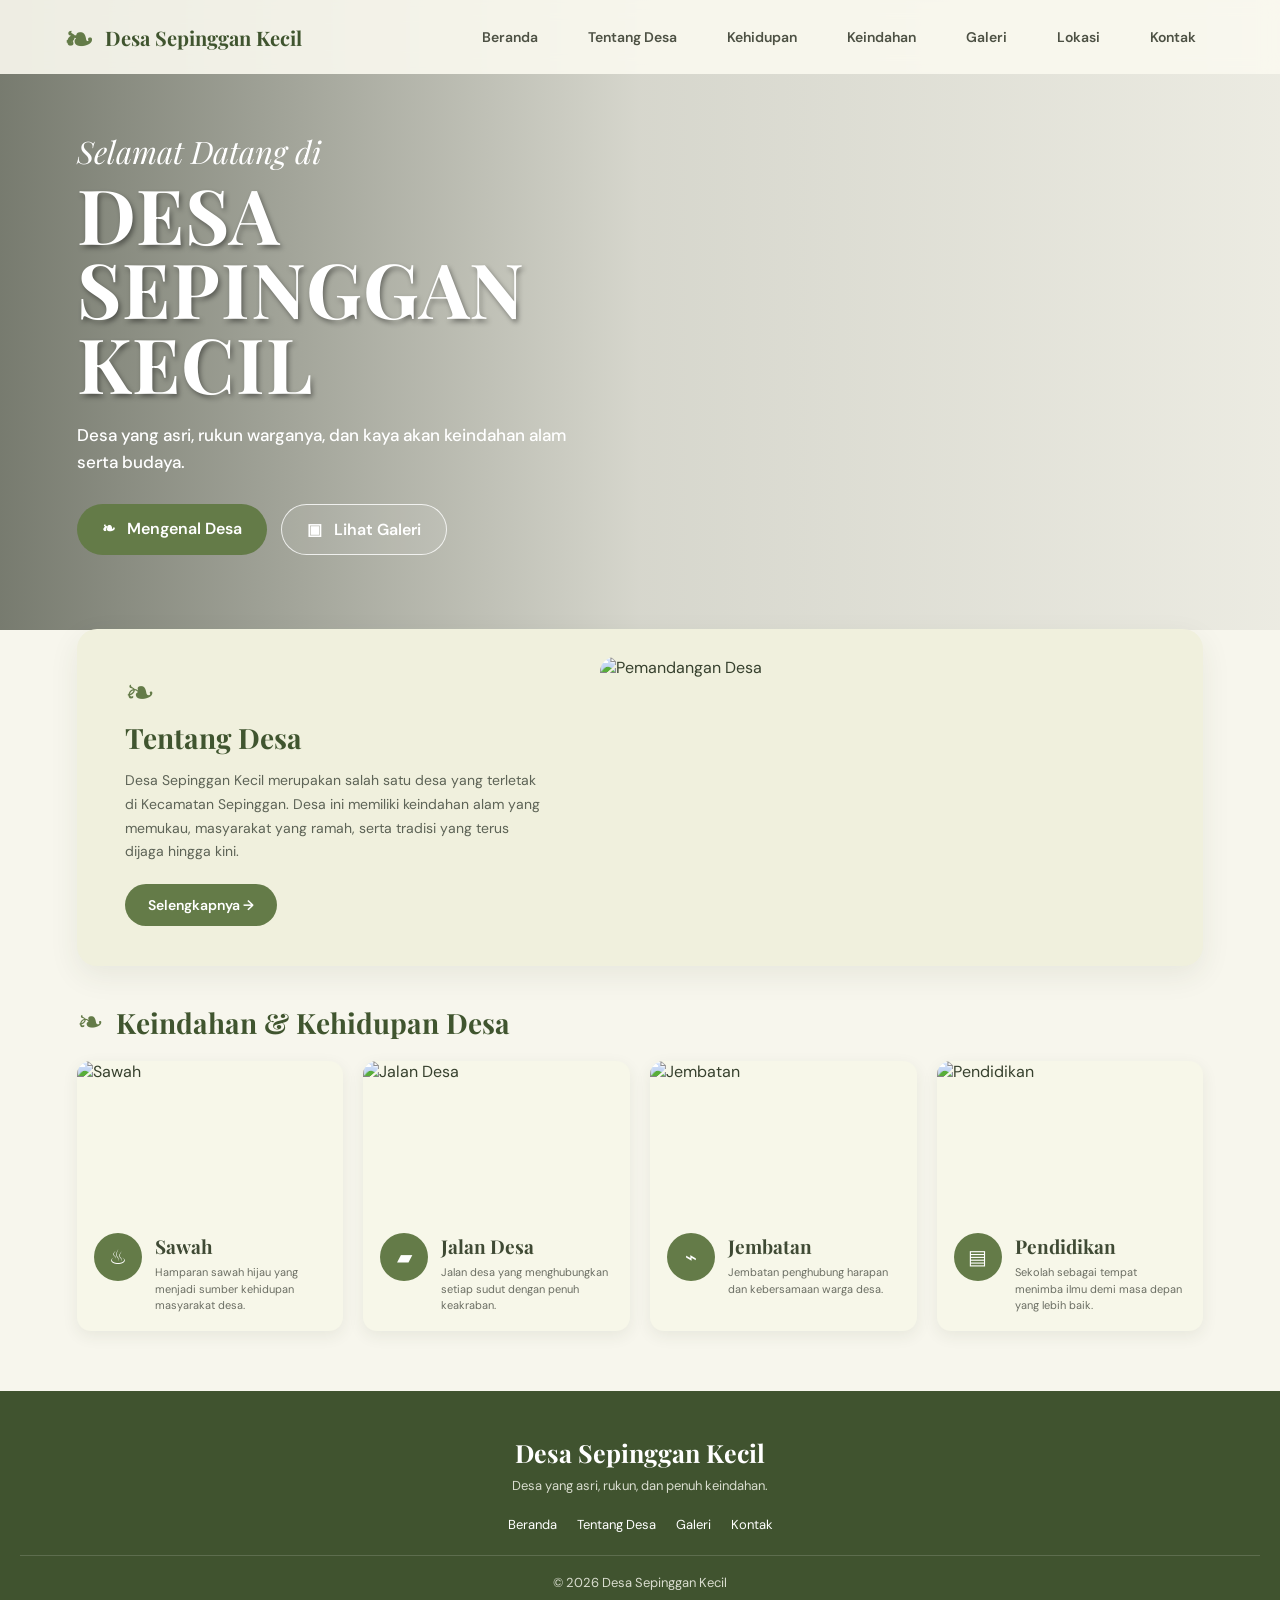
==== commit e84801f3: "Update index.html" ====
--- a/index.html
+++ b/index.html
@@ -17,22 +17,30 @@
 
 <!-- NAVBAR -->
 <header class="navbar">
+
     <a href="index.html" class="logo">
         <span class="logo-icon">❧</span>
         <span>Desa Sepinggan Kecil</span>
     </a>
 
-    <button class="menu-btn" onclick="toggleMenu()">☰</button>
-
-    <nav id="navMenu">
-        <a href="index.html" class="active">Beranda</a>
+    <nav class="nav-menu">
+
+        <a href="index.html">Beranda</a>
+
         <a href="tentang.html">Tentang Desa</a>
+
         <a href="kehidupan.html">Kehidupan</a>
+
         <a href="keindahan.html">Keindahan</a>
+
         <a href="galeri.html">Galeri</a>
+
         <a href="kontak.html">Lokasi</a>
+
         <a href="kontak.html">Kontak</a>
+
     </nav>
+
 </header>
 
 
--- a/style.css
+++ b/style.css
@@ -0,0 +1,769 @@
+* {
+    margin: 0;
+    padding: 0;
+    box-sizing: border-box;
+}
+
+:root {
+    --green: #647b48;
+    --dark-green: #40552f;
+    --light-green: #eef0df;
+    --cream: #f7f6ed;
+    --text: #37412e;
+}
+
+html {
+    scroll-behavior: smooth;
+}
+
+body {
+    font-family: "DM Sans", sans-serif;
+    background: var(--cream);
+    color: var(--text);
+}
+
+
+/* =========================
+   NAVBAR
+========================= */
+
+.navbar {
+    height: 74px;
+    position: absolute;
+    top: 0;
+    left: 0;
+    width: 100%;
+    z-index: 100;
+
+    display: flex;
+    align-items: center;
+    justify-content: space-between;
+
+    padding: 0 5%;
+
+    background: rgba(250, 249, 239, 0.91);
+    backdrop-filter: blur(10px);
+}
+
+.logo {
+    text-decoration: none;
+    color: var(--dark-green);
+
+    display: flex;
+    align-items: center;
+    gap: 12px;
+
+    font-family: "Playfair Display", serif;
+    font-size: 20px;
+    font-weight: 700;
+}
+
+.logo-icon {
+    font-size: 35px;
+    color: var(--green);
+}
+
+nav {
+    display: flex;
+    align-items: center;
+    gap: 10px;
+}
+
+nav a {
+    color: #4d5144;
+    text-decoration: none;
+
+    font-size: 14px;
+    font-weight: 600;
+
+    padding: 12px 20px;
+    border-radius: 30px;
+
+    transition: 0.3s;
+}
+
+nav a:hover,
+nav a.active {
+    background: var(--green);
+    color: white;
+}
+
+.menu-btn {
+    display: none;
+
+    border: none;
+    background: transparent;
+
+    font-size: 27px;
+    color: var(--dark-green);
+
+    cursor: pointer;
+}
+
+
+/* =========================
+   HERO
+========================= */
+
+.hero {
+    min-height: 630px;
+
+    position: relative;
+
+    background-image: url("1.jpg");
+    background-size: cover;
+    background-position: center;
+    
+    display: flex;
+    align-items: center;
+}
+
+.hero-overlay {
+    position: absolute;
+    inset: 0;
+
+    background:
+        linear-gradient(
+            90deg,
+            rgba(27, 34, 20, 0.58),
+            rgba(27, 34, 20, 0.15),
+            rgba(27, 34, 20, 0.05)
+        );
+}
+
+.hero-content {
+    position: relative;
+    z-index: 2;
+
+    max-width: 650px;
+
+    margin-left: 6%;
+    padding-top: 55px;
+
+    color: white;
+}
+
+.welcome {
+    font-family: "Playfair Display", serif;
+    font-style: italic;
+
+    font-size: 31px;
+
+    margin-bottom: 5px;
+}
+
+.hero h1 {
+    font-family: "Playfair Display", serif;
+
+    font-size: clamp(48px, 6vw, 76px);
+    line-height: 0.98;
+
+    letter-spacing: 1px;
+
+    text-shadow: 2px 3px 5px rgba(0,0,0,0.4);
+
+    margin-bottom: 22px;
+}
+
+.hero-description {
+    max-width: 500px;
+
+    font-size: 17px;
+    line-height: 1.6;
+
+    font-weight: 500;
+
+    margin-bottom: 28px;
+}
+
+.hero-buttons {
+    display: flex;
+    gap: 14px;
+    flex-wrap: wrap;
+}
+
+.btn-primary,
+.btn-outline {
+    text-decoration: none;
+
+    padding: 14px 25px;
+
+    border-radius: 30px;
+
+    font-weight: 600;
+
+    transition: 0.3s;
+}
+
+.btn-primary {
+    color: white;
+    background: var(--green);
+}
+
+.btn-primary:hover {
+    background: var(--dark-green);
+    transform: translateY(-2px);
+}
+
+.btn-outline {
+    color: white;
+
+    border: 1px solid rgba(255,255,255,0.8);
+    background: rgba(255,255,255,0.08);
+}
+
+.btn-outline:hover {
+    background: white;
+    color: var(--dark-green);
+}
+
+
+/* =========================
+   ABOUT
+========================= */
+
+.about-card {
+    width: 88%;
+    max-width: 1200px;
+
+    margin: -1px auto 35px;
+
+    position: relative;
+    z-index: 5;
+
+    background: #f0f0dd;
+
+    border-radius: 20px;
+
+    padding: 28px;
+
+    display: grid;
+    grid-template-columns: 1fr 1.25fr;
+    gap: 35px;
+
+    box-shadow: 0 10px 30px rgba(50,60,40,0.08);
+}
+
+.about-text {
+    padding: 12px 20px;
+}
+
+.section-icon {
+    color: var(--green);
+    font-size: 36px;
+
+    margin-bottom: 3px;
+}
+
+.about-text h2,
+.section-title h2 {
+    font-family: "Playfair Display", serif;
+
+    font-size: 28px;
+
+    color: var(--dark-green);
+
+    margin-bottom: 13px;
+}
+
+.about-text p {
+    color: #5d6356;
+
+    line-height: 1.7;
+
+    font-size: 14px;
+
+    margin-bottom: 20px;
+}
+
+.small-btn {
+    display: inline-block;
+
+    text-decoration: none;
+
+    background: var(--green);
+    color: white;
+
+    padding: 12px 23px;
+
+    border-radius: 25px;
+
+    font-size: 14px;
+    font-weight: 600;
+}
+
+.about-image {
+    height: 190px;
+    overflow: hidden;
+    border-radius: 15px;
+}
+
+.about-image img {
+    width: 100%;
+    height: 100%;
+    object-fit: cover;
+}
+
+
+/* =========================
+   CONTENT
+========================= */
+
+.content-section {
+    width: 88%;
+    max-width: 1200px;
+
+    margin: 0 auto 60px;
+}
+
+.section-title {
+    display: flex;
+    align-items: center;
+    gap: 12px;
+
+    margin-bottom: 18px;
+}
+
+.section-title span {
+    font-size: 32px;
+    color: var(--green);
+}
+
+.section-title h2 {
+    margin: 0;
+}
+
+
+.cards {
+    display: grid;
+
+    grid-template-columns:
+        repeat(4, 1fr);
+
+    gap: 20px;
+}
+
+.info-card {
+    overflow: hidden;
+
+    background: #f7f7e9;
+
+    border-radius: 14px;
+
+    box-shadow: 0 5px 16px rgba(50,60,40,0.08);
+
+    transition: 0.3s;
+}
+
+.info-card:hover {
+    transform: translateY(-5px);
+    box-shadow: 0 10px 25px rgba(50,60,40,0.14);
+}
+
+.card-image {
+    height: 155px;
+    overflow: hidden;
+}
+
+.card-image img {
+    width: 100%;
+    height: 100%;
+
+    object-fit: cover;
+
+    transition: 0.5s;
+}
+
+.info-card:hover img {
+    transform: scale(1.05);
+}
+
+.card-body {
+    padding: 17px;
+
+    display: flex;
+    gap: 13px;
+}
+
+.round-icon {
+    min-width: 48px;
+    height: 48px;
+
+    display: flex;
+    align-items: center;
+    justify-content: center;
+
+    border-radius: 50%;
+
+    background: var(--green);
+    color: white;
+
+    font-size: 20px;
+}
+
+.card-body h3 {
+    font-family: "Playfair Display", serif;
+
+    color: #3f4a34;
+
+    font-size: 19px;
+
+    margin-bottom: 5px;
+}
+
+.card-body p {
+    color: #6b6e63;
+
+    font-size: 11px;
+
+    line-height: 1.5;
+}
+
+
+/* =========================
+   FOOTER
+========================= */
+
+footer {
+    background: #40532f;
+
+    color: white;
+
+    text-align: center;
+
+    padding: 45px 20px;
+}
+
+footer h3 {
+    font-family: "Playfair Display", serif;
+
+    font-size: 25px;
+
+    margin-bottom: 8px;
+}
+
+footer p {
+    color: #d9ddcf;
+
+    font-size: 13px;
+}
+
+.footer-links {
+    display: flex;
+    justify-content: center;
+    flex-wrap: wrap;
+
+    gap: 20px;
+
+    margin: 22px 0;
+}
+
+.footer-links a {
+    color: white;
+    text-decoration: none;
+
+    font-size: 13px;
+}
+
+.copyright {
+    border-top: 1px solid rgba(255,255,255,0.15);
+
+    padding-top: 18px;
+
+    margin-top: 20px;
+}
+
+
+/* =========================
+   INNER PAGE
+========================= */
+
+.page-hero {
+    min-height: 400px;
+
+    background-image:
+        linear-gradient(
+            rgba(35,45,25,0.48),
+            rgba(35,45,25,0.48)
+        ),
+        url("1.jpg");
+
+    background-size: cover;
+    background-position: center;
+
+    display: flex;
+    align-items: center;
+    justify-content: center;
+
+    text-align: center;
+
+    color: white;
+}
+
+.page-hero h1 {
+    font-family: "Playfair Display", serif;
+
+    font-size: clamp(40px, 6vw, 65px);
+
+    margin-bottom: 10px;
+}
+
+.page-hero p {
+    font-size: 16px;
+}
+
+.page-content {
+    width: 88%;
+    max-width: 1000px;
+
+    margin: 50px auto;
+
+    background: #f1f1df;
+
+    padding: 35px;
+
+    border-radius: 20px;
+}
+
+.page-content h2 {
+    font-family: "Playfair Display", serif;
+
+    color: var(--dark-green);
+
+    font-size: 30px;
+
+    margin-bottom: 15px;
+}
+
+.page-content p {
+    line-height: 1.8;
+
+    color: #62675a;
+
+    margin-bottom: 15px;
+}
+
+
+/* =========================
+   GALERI
+========================= */
+
+.gallery {
+    width: 88%;
+    max-width: 1200px;
+
+    margin: 50px auto;
+
+    display: grid;
+
+    grid-template-columns:
+        repeat(3, 1fr);
+
+    gap: 18px;
+}
+
+.gallery-item {
+    height: 250px;
+
+    border-radius: 15px;
+
+    overflow: hidden;
+}
+
+.gallery-item img {
+    width: 100%;
+    height: 100%;
+
+    object-fit: cover;
+
+    transition: 0.5s;
+}
+
+.gallery-item:hover img {
+    transform: scale(1.08);
+}
+
+
+/* =========================
+   CONTACT
+========================= */
+
+.contact-box {
+    width: 88%;
+    max-width: 1000px;
+
+    margin: 50px auto;
+
+    display: grid;
+    grid-template-columns: 1fr 1fr;
+
+    gap: 25px;
+}
+
+.contact-card {
+    background: #f1f1df;
+
+    padding: 30px;
+
+    border-radius: 18px;
+}
+
+.contact-card h2 {
+    font-family: "Playfair Display", serif;
+
+    color: var(--dark-green);
+
+    margin-bottom: 15px;
+}
+
+.contact-card p {
+    color: #62675a;
+
+    line-height: 1.7;
+
+    margin-bottom: 10px;
+}
+
+
+/* =========================
+   RESPONSIVE HP
+========================= */
+
+@media (max-width: 900px) {
+
+    .navbar {
+        height: 65px;
+    }
+
+    .logo {
+        font-size: 16px;
+    }
+
+    .logo-icon {
+        font-size: 28px;
+    }
+
+    .menu-btn {
+        display: block;
+    }
+
+    nav {
+        position: absolute;
+
+        top: 65px;
+        left: 0;
+
+        width: 100%;
+
+        display: none;
+        flex-direction: column;
+        align-items: stretch;
+
+        padding: 12px;
+
+        background: rgba(250,249,239,0.98);
+
+        box-shadow: 0 10px 20px rgba(0,0,0,0.1);
+    }
+
+    nav.show {
+        display: flex;
+    }
+
+    nav a {
+        text-align: center;
+    }
+
+    .hero {
+        min-height: 650px;
+
+        background-position: center;
+    }
+
+    .hero-content {
+        margin-left: 7%;
+        margin-right: 7%;
+        padding-top: 50px;
+    }
+
+    .welcome {
+        font-size: 25px;
+    }
+
+    .hero h1 {
+        font-size: 49px;
+    }
+
+    .hero-description {
+        font-size: 14px;
+    }
+
+    .about-card {
+        grid-template-columns: 1fr;
+
+        width: 90%;
+
+        padding: 20px;
+    }
+
+    .about-image {
+        height: 210px;
+    }
+
+    .cards {
+        grid-template-columns: 1fr 1fr;
+    }
+
+    .gallery {
+        grid-template-columns: 1fr 1fr;
+    }
+
+    .contact-box {
+        grid-template-columns: 1fr;
+    }
+}
+
+
+@media (max-width: 550px) {
+
+    .hero {
+        min-height: 620px;
+    }
+
+    .hero h1 {
+        font-size: 43px;
+    }
+
+    .hero-content {
+        margin-left: 6%;
+    }
+
+    .cards {
+        grid-template-columns: 1fr;
+    }
+
+    .gallery {
+        grid-template-columns: 1fr;
+    }
+
+    .gallery-item {
+        height: 220px;
+    }
+
+    .about-card {
+        border-radius: 16px;
+    }
+
+    .about-text h2 {
+        font-size: 25px;
+    }
+
+    .section-title h2 {
+        font-size: 24px;
+    }
+
+    .page-content {
+        padding: 25px;
+    }
+
+  }
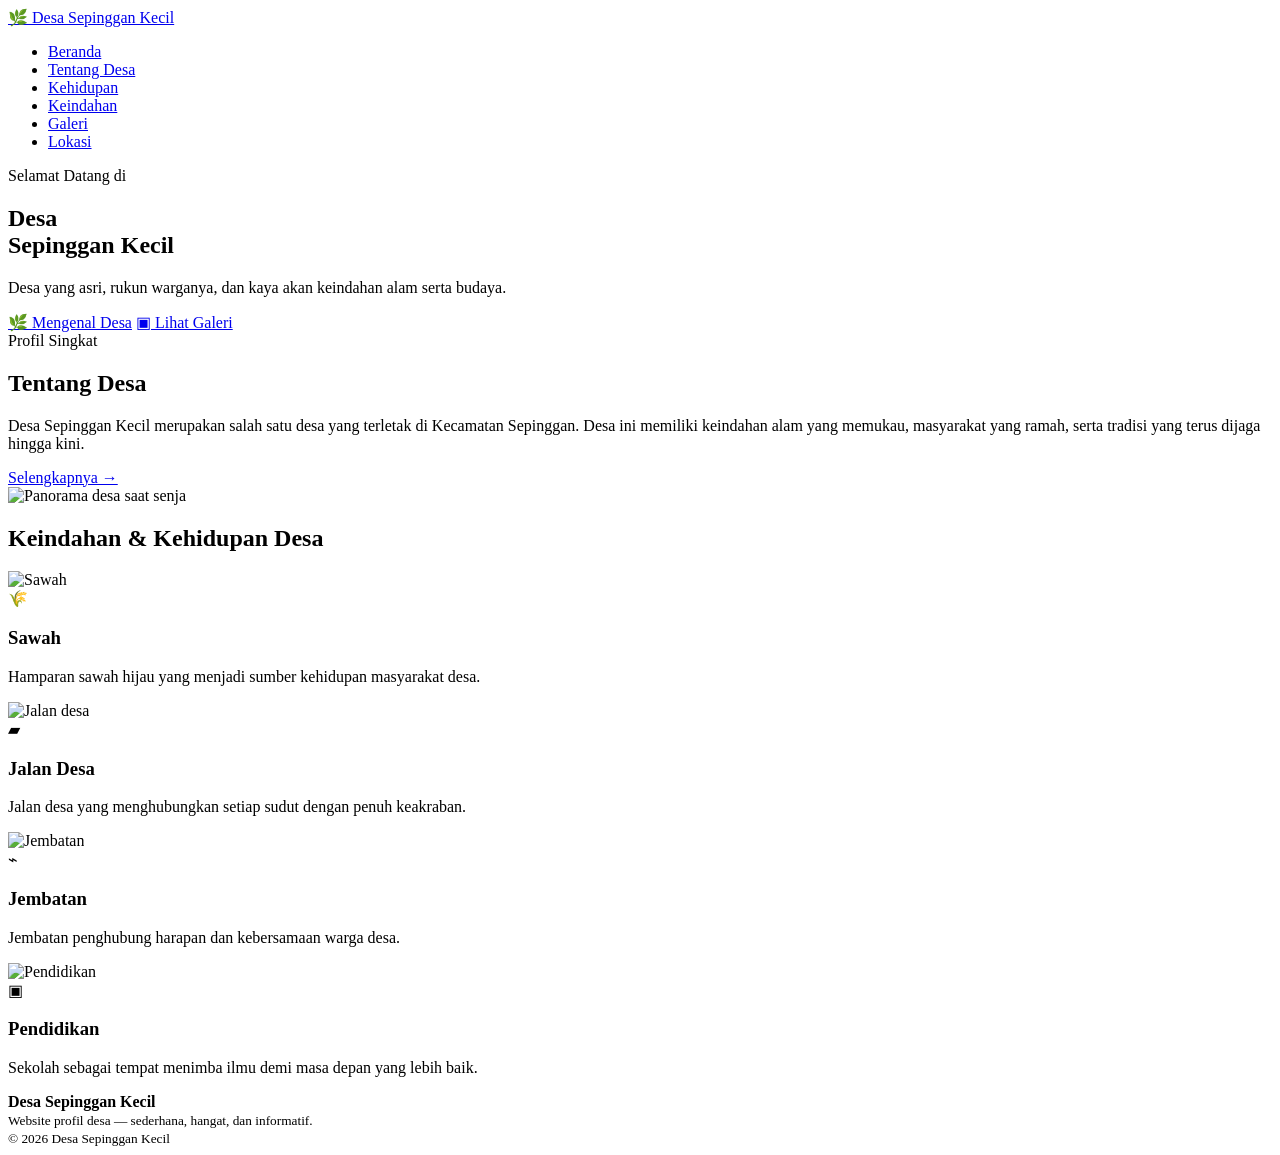
==== commit fd0195ef: "Add files via upload" ====
--- a/index.html
+++ b/index.html
@@ -1,227 +1,59 @@
-<!DOCTYPE html>
+<!doctype html>
 <html lang="id">
 <head>
-    <meta charset="UTF-8">
-    <meta name="viewport" content="width=device-width, initial-scale=1.0">
-
-    <title>Desa Sepinggan Kecil</title>
-
-    <link rel="stylesheet" href="style.css">
-
-    <link rel="preconnect" href="https://fonts.googleapis.com">
-    <link rel="preconnect" href="https://fonts.gstatic.com" crossorigin>
-    <link href="https://fonts.googleapis.com/css2?family=DM+Sans:wght@400;500;600;700&family=Playfair+Display:wght@600;700&display=swap" rel="stylesheet">
+<meta charset="utf-8">
+<meta name="viewport" content="width=device-width, initial-scale=1">
+<title>Beranda — Desa Sepinggan Kecil</title>
+<link rel="stylesheet" href="assets/style.css">
 </head>
-
 <body>
 
-<!-- NAVBAR -->
-<header class="navbar">
-
-    <a href="index.html" class="logo">
-        <span class="logo-icon">❧</span>
-        <span>Desa Sepinggan Kecil</span>
-    </a>
-
-    <nav class="nav-menu">
-
-        <a href="index.html">Beranda</a>
-
-        <a href="tentang.html">Tentang Desa</a>
-
-        <a href="kehidupan.html">Kehidupan</a>
-
-        <a href="keindahan.html">Keindahan</a>
-
-        <a href="galeri.html">Galeri</a>
-
-        <a href="kontak.html">Lokasi</a>
-
-        <a href="kontak.html">Kontak</a>
-
-    </nav>
-
+<header class="site-header">
+  <div class="container nav">
+    <a class="brand" href="index.html"><span class="brand-mark">🌿</span> Desa Sepinggan Kecil</a>
+    <ul class="nav-links"><li><a class="active" href="index.html">Beranda</a></li><li><a class="" href="tentang-desa.html">Tentang Desa</a></li><li><a class="" href="kehidupan.html">Kehidupan</a></li><li><a class="" href="keindahan.html">Keindahan</a></li><li><a class="" href="galeri.html">Galeri</a></li><li><a class="" href="lokasi.html">Lokasi</a></li></ul>
+  </div>
 </header>
 
-
-<!-- HERO -->
 <section class="hero">
-
-    <div class="hero-overlay"></div>
-
-    <div class="hero-content">
-
-        <p class="welcome">Selamat Datang di</p>
-
-        <h1>
-            DESA<br>
-            SEPINGGAN KECIL
-        </h1>
-
-        <p class="hero-description">
-            Desa yang asri, rukun warganya, dan kaya akan
-            keindahan alam serta budaya.
-        </p>
-
-        <div class="hero-buttons">
-            <a href="tentang.html" class="btn-primary">
-                ❧ &nbsp; Mengenal Desa
-            </a>
-
-            <a href="galeri.html" class="btn-outline">
-                ▣ &nbsp; Lihat Galeri
-            </a>
-        </div>
-
+  <div class="container hero-content">
+    <p class="script">Selamat Datang di</p>
+    <h1>Desa<br>Sepinggan Kecil</h1>
+    <p>Desa yang asri, rukun warganya, dan kaya akan keindahan alam serta budaya.</p>
+    <div class="actions">
+      <a class="btn btn-primary" href="tentang-desa.html">🌿 Mengenal Desa</a>
+      <a class="btn btn-light" href="galeri.html">▣ Lihat Galeri</a>
     </div>
+  </div>
+</section>
+<section class="container">
+  <div class="intro-card">
+    <div class="intro-copy">
+      <div class="kicker">Profil Singkat</div>
+      <h2 class="section-title">Tentang Desa</h2>
+      <p>Desa Sepinggan Kecil merupakan salah satu desa yang terletak di Kecamatan Sepinggan. Desa ini memiliki keindahan alam yang memukau, masyarakat yang ramah, serta tradisi yang terus dijaga hingga kini.</p>
+      <a class="btn btn-primary" href="tentang-desa.html">Selengkapnya →</a>
+    </div>
+    <div class="media"><img src="assets/images/05.svg" alt="Panorama desa saat senja"></div>
+  </div>
+</section>
+<section class="section container">
+  <h2 class="grid-title">Keindahan &amp; Kehidupan Desa</h2>
+  <div class="cards">
+    <article class="card"><img src="assets/images/01.svg" alt="Sawah"><div class="card-body"><div class="icon">🌾</div><h3>Sawah</h3><p>Hamparan sawah hijau yang menjadi sumber kehidupan masyarakat desa.</p></div></article>
+    <article class="card"><img src="assets/images/02.svg" alt="Jalan desa"><div class="card-body"><div class="icon">▰</div><h3>Jalan Desa</h3><p>Jalan desa yang menghubungkan setiap sudut dengan penuh keakraban.</p></div></article>
+    <article class="card"><img src="assets/images/03.svg" alt="Jembatan"><div class="card-body"><div class="icon">⌁</div><h3>Jembatan</h3><p>Jembatan penghubung harapan dan kebersamaan warga desa.</p></div></article>
+    <article class="card"><img src="assets/images/04.svg" alt="Pendidikan"><div class="card-body"><div class="icon">▣</div><h3>Pendidikan</h3><p>Sekolah sebagai tempat menimba ilmu demi masa depan yang lebih baik.</p></div></article>
+  </div>
 </section>
 
 
-<!-- TENTANG DESA -->
-<section class="about-card">
-
-    <div class="about-text">
-
-        <div class="section-icon">❧</div>
-
-        <h2>Tentang Desa</h2>
-
-        <p>
-            Desa Sepinggan Kecil merupakan salah satu desa yang
-            terletak di Kecamatan Sepinggan. Desa ini memiliki
-            keindahan alam yang memukau, masyarakat yang ramah,
-            serta tradisi yang terus dijaga hingga kini.
-        </p>
-
-        <a href="tentang.html" class="small-btn">
-            Selengkapnya →
-        </a>
-
-    </div>
-
-    <div class="about-image">
-        <img src="1.jpg" alt="Pemandangan Desa">
-    </div>
-
-</section>
-
-
-<!-- KEINDAHAN -->
-<section class="content-section">
-
-    <div class="section-title">
-        <span>❧</span>
-        <h2>Keindahan & Kehidupan Desa</h2>
-    </div>
-
-
-    <div class="cards">
-
-        <div class="info-card">
-            <div class="card-image">
-                <img src="1.jpg" alt="Sawah">
-            </div>
-
-            <div class="card-body">
-                <div class="round-icon">♨</div>
-
-                <div>
-                    <h3>Sawah</h3>
-                    <p>
-                        Hamparan sawah hijau yang menjadi
-                        sumber kehidupan masyarakat desa.
-                    </p>
-                </div>
-            </div>
-        </div>
-
-
-        <div class="info-card">
-            <div class="card-image">
-                <img src="2.jpg" alt="Jalan Desa">
-            </div>
-
-            <div class="card-body">
-                <div class="round-icon">▰</div>
-
-                <div>
-                    <h3>Jalan Desa</h3>
-                    <p>
-                        Jalan desa yang menghubungkan
-                        setiap sudut dengan penuh keakraban.
-                    </p>
-                </div>
-            </div>
-        </div>
-
-
-        <div class="info-card">
-            <div class="card-image">
-                <img src="3.jpg" alt="Jembatan">
-            </div>
-
-            <div class="card-body">
-                <div class="round-icon">⌁</div>
-
-                <div>
-                    <h3>Jembatan</h3>
-                    <p>
-                        Jembatan penghubung harapan dan
-                        kebersamaan warga desa.
-                    </p>
-                </div>
-            </div>
-        </div>
-
-
-        <div class="info-card">
-            <div class="card-image">
-                <img src="4.jpg" alt="Pendidikan">
-            </div>
-
-            <div class="card-body">
-                <div class="round-icon">▤</div>
-
-                <div>
-                    <h3>Pendidikan</h3>
-                    <p>
-                        Sekolah sebagai tempat menimba ilmu
-                        demi masa depan yang lebih baik.
-                    </p>
-                </div>
-            </div>
-        </div>
-
-    </div>
-
-</section>
-
-
-<!-- FOOTER -->
-<footer>
-    <h3>Desa Sepinggan Kecil</h3>
-    <p>
-        Desa yang asri, rukun, dan penuh keindahan.
-    </p>
-
-    <div class="footer-links">
-        <a href="index.html">Beranda</a>
-        <a href="tentang.html">Tentang Desa</a>
-        <a href="galeri.html">Galeri</a>
-        <a href="kontak.html">Kontak</a>
-    </div>
-
-    <p class="copyright">
-        © 2026 Desa Sepinggan Kecil
-    </p>
+<footer class="footer">
+  <div class="container footer-inner">
+    <div><strong>Desa Sepinggan Kecil</strong><br><small>Website profil desa — sederhana, hangat, dan informatif.</small></div>
+    <small>© 2026 Desa Sepinggan Kecil</small>
+  </div>
 </footer>
-
-
-<script>
-function toggleMenu() {
-    document.getElementById("navMenu").classList.toggle("show");
-}
-</script>
-
+<script src="assets/script.js"></script>
 </body>
-  </html>
+</html>
